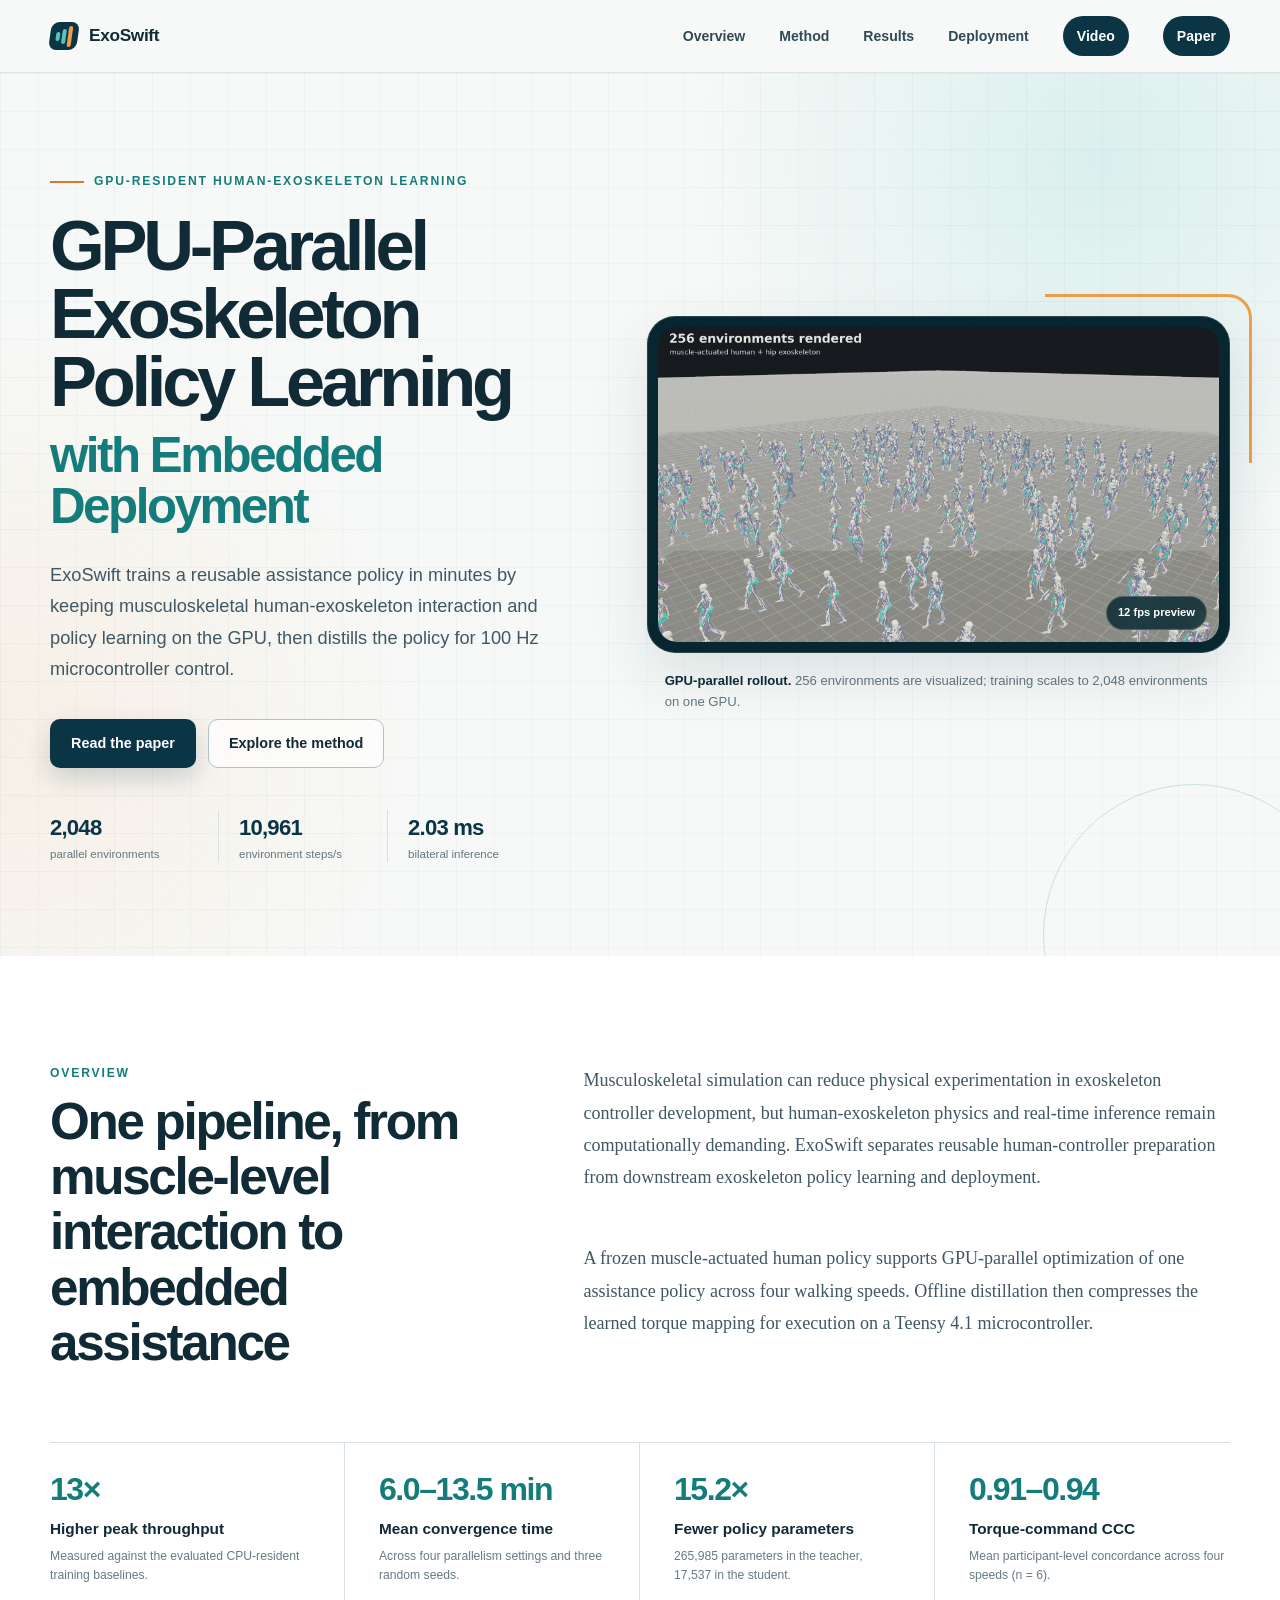
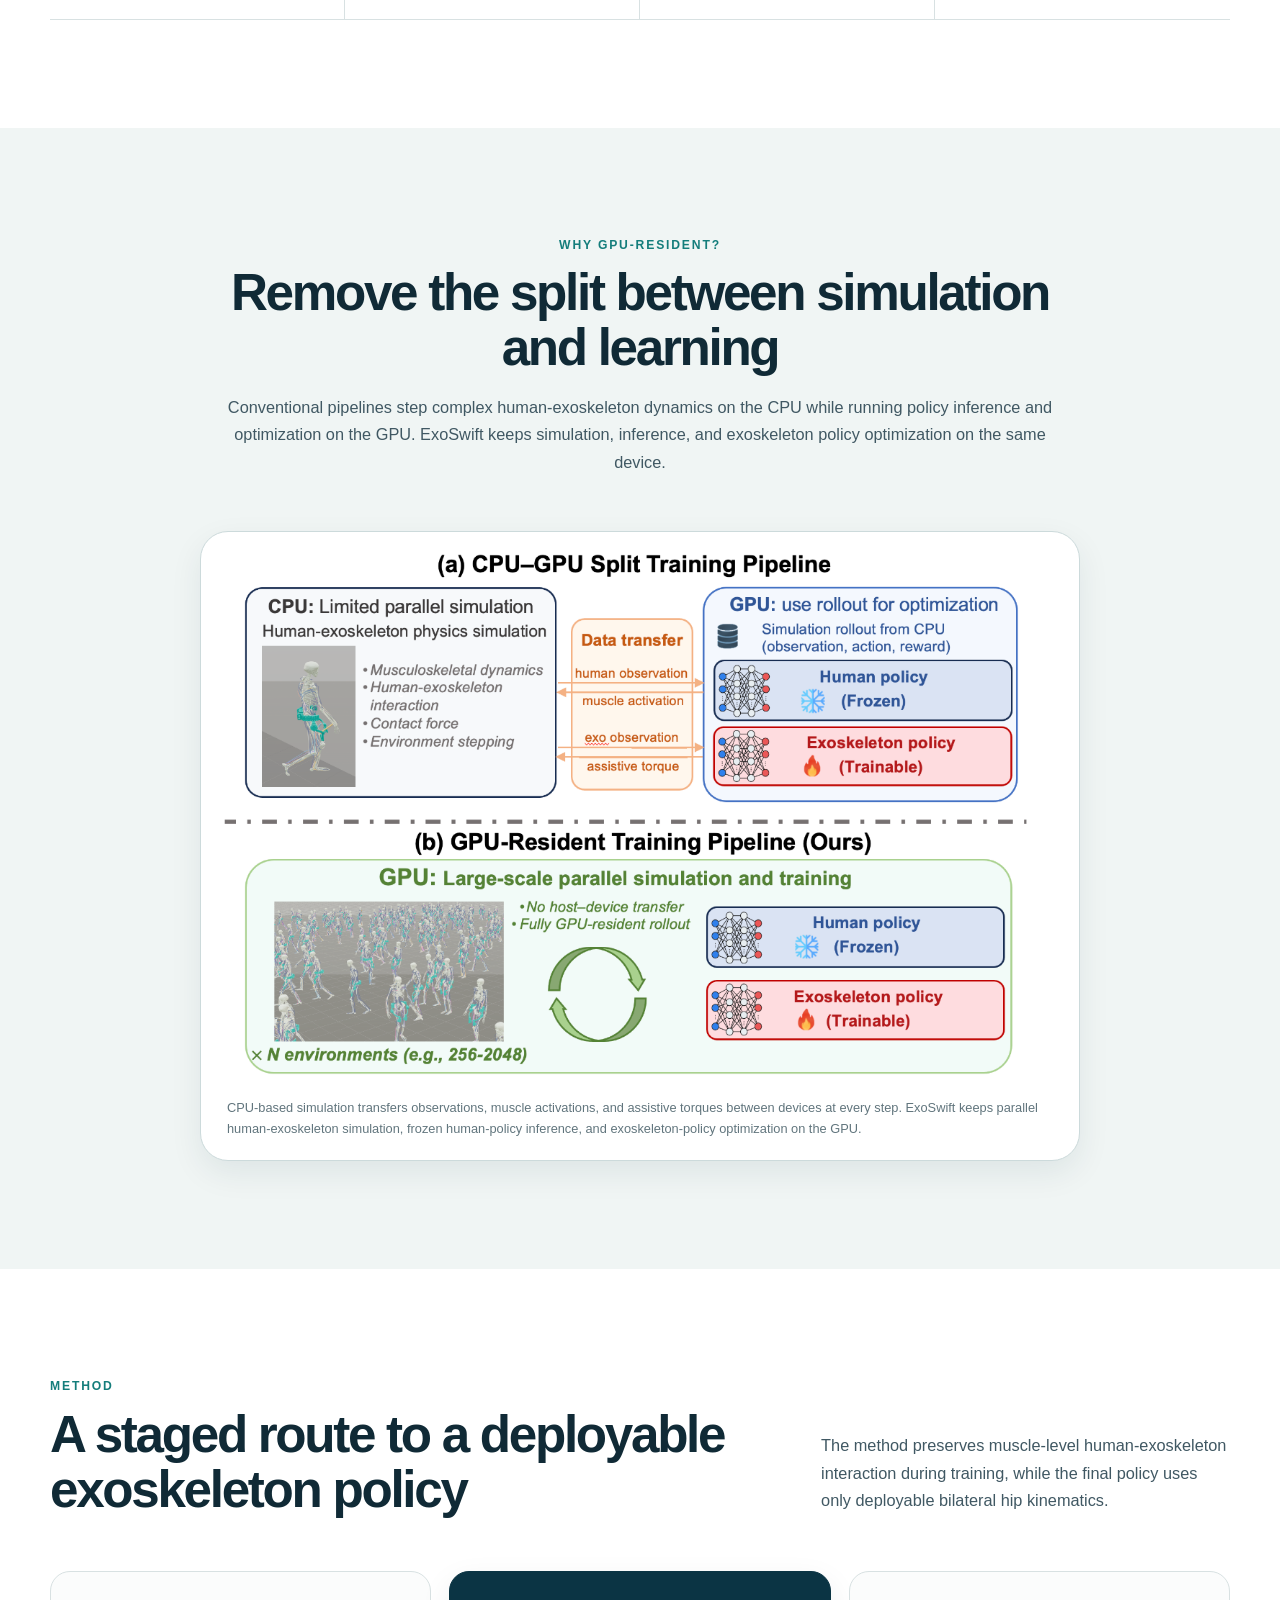
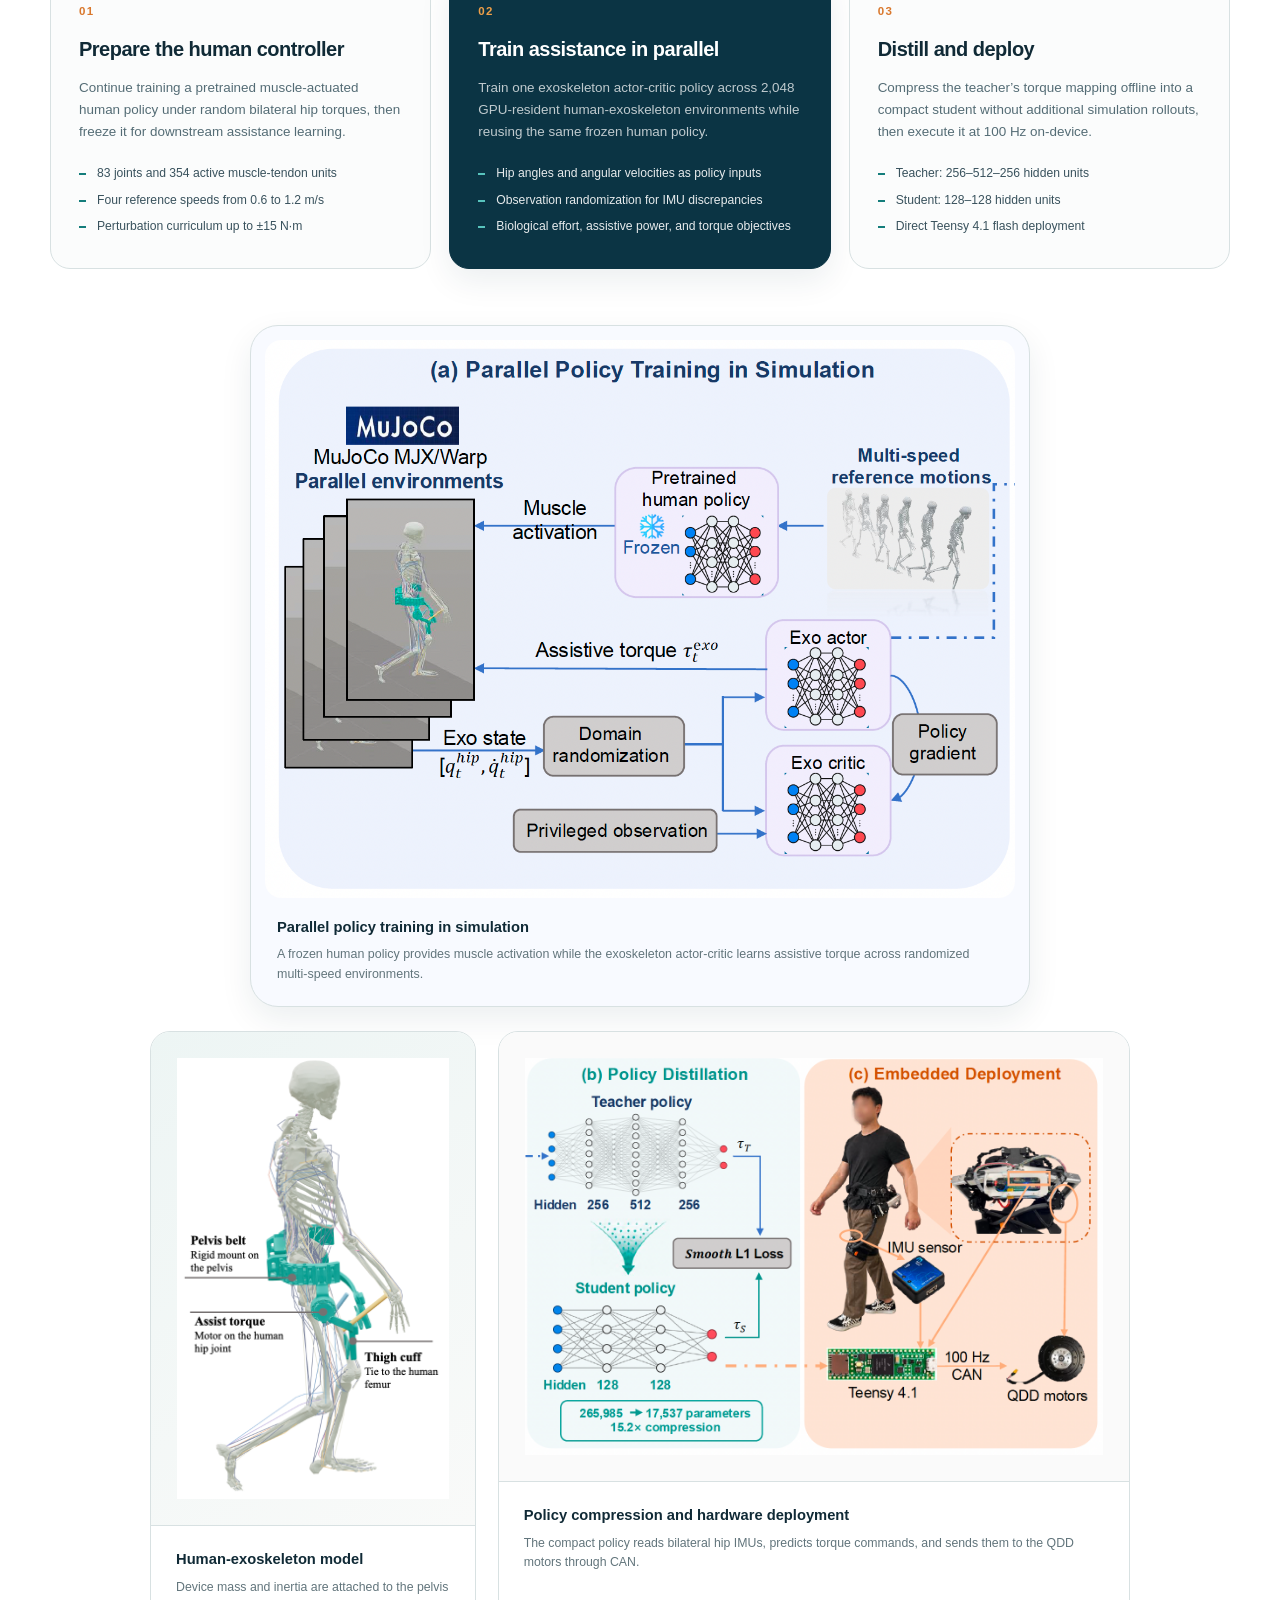
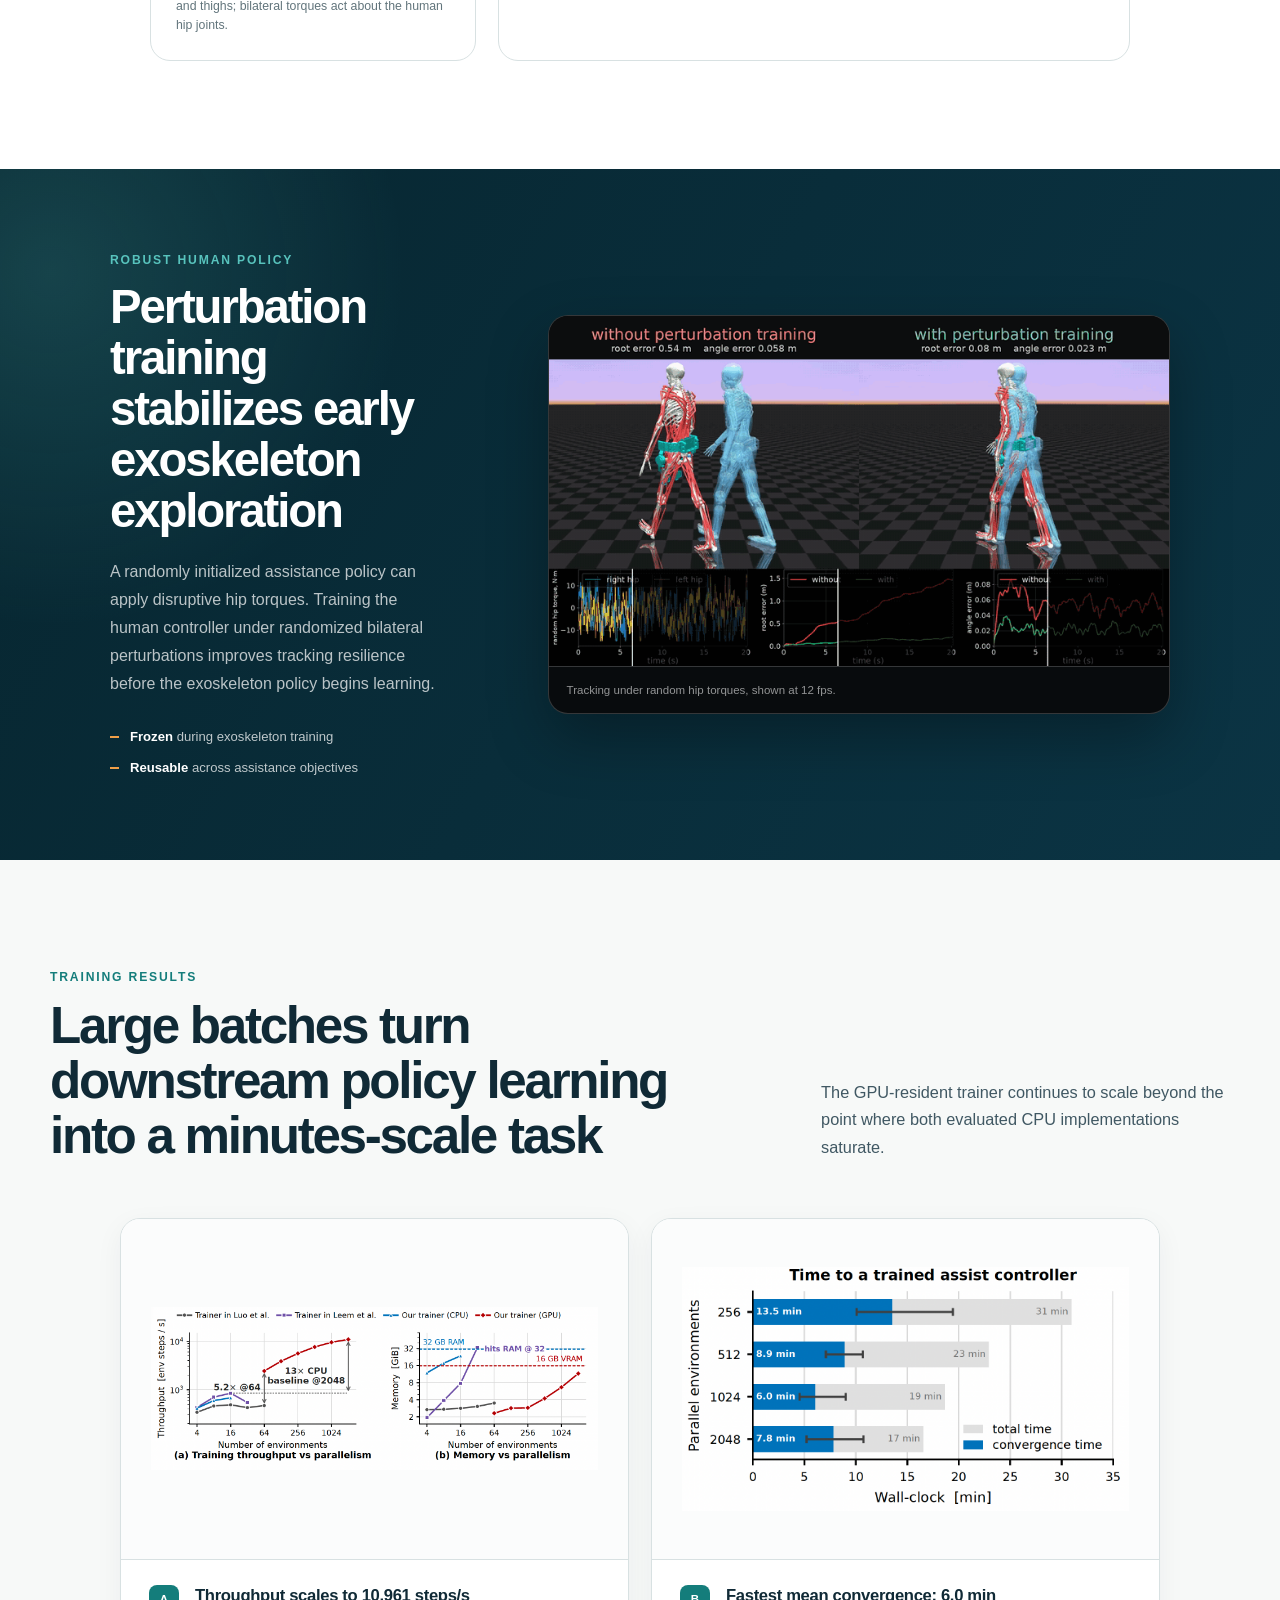
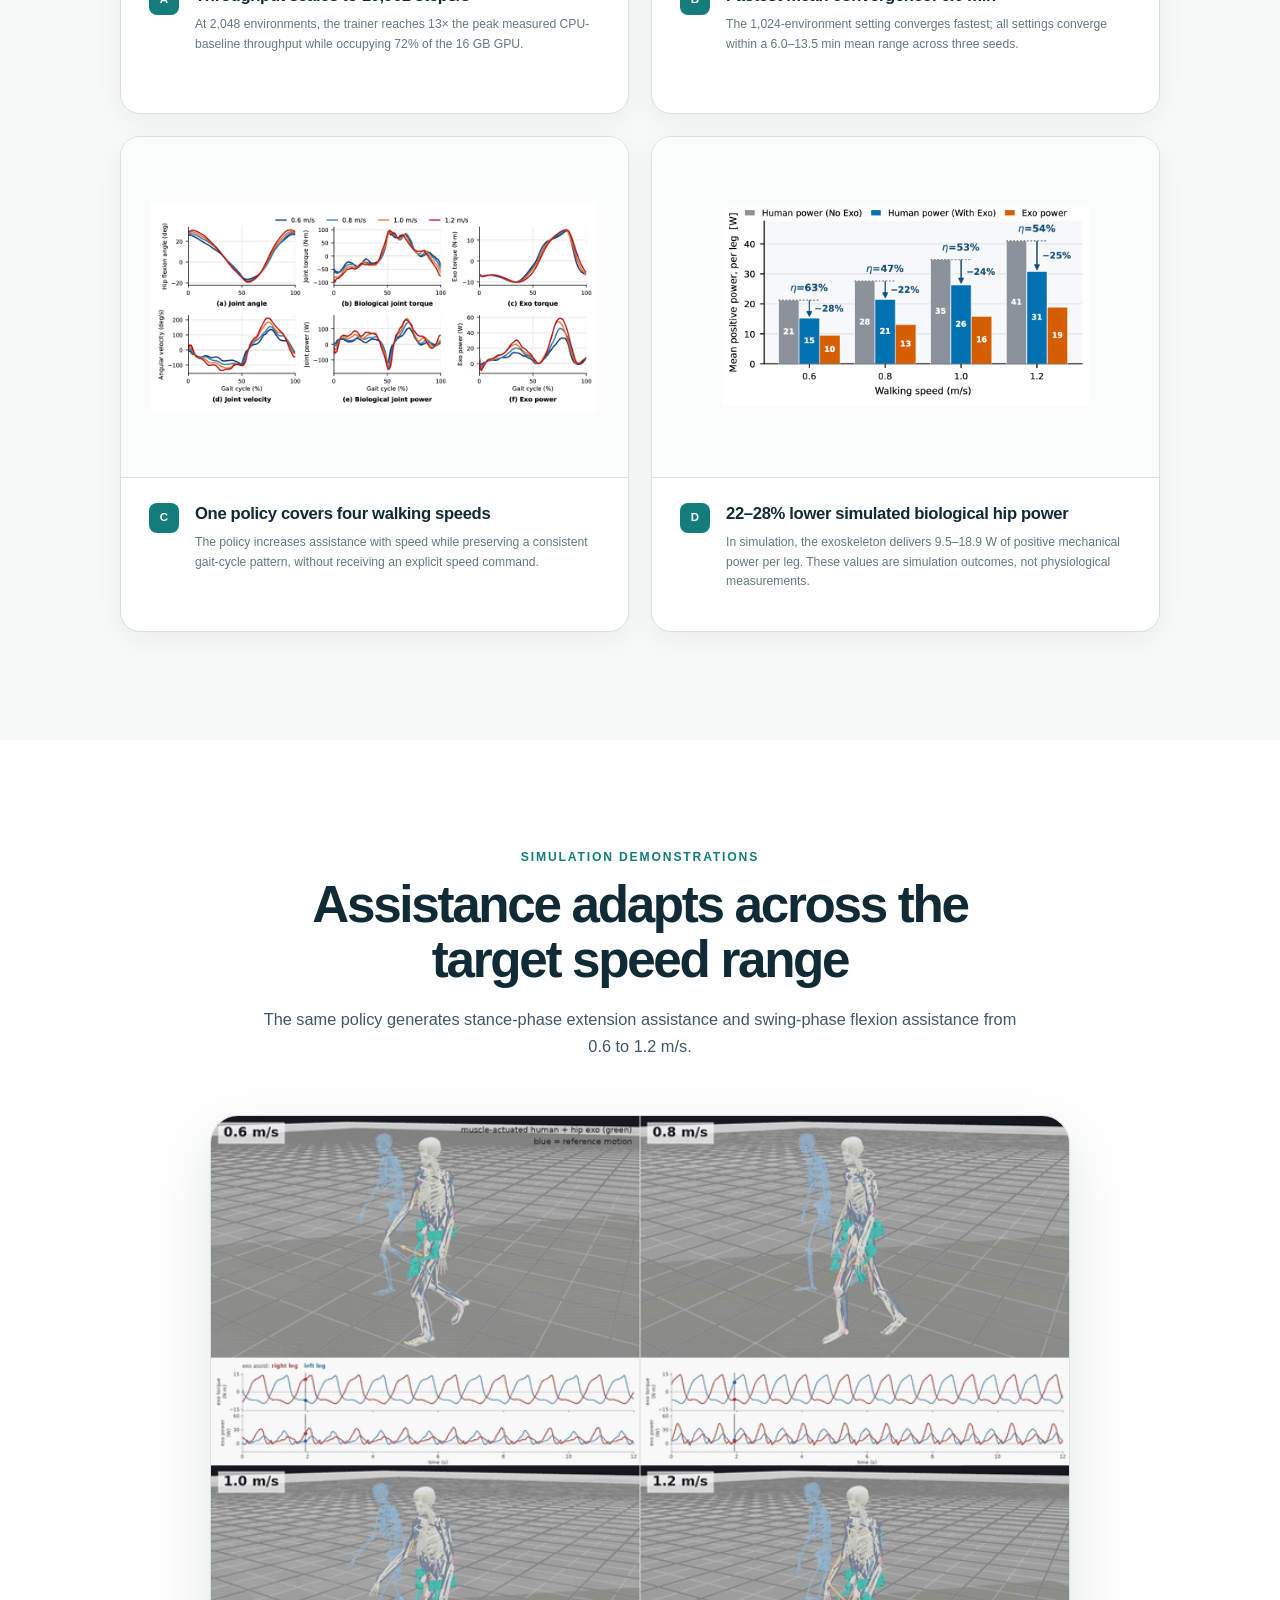
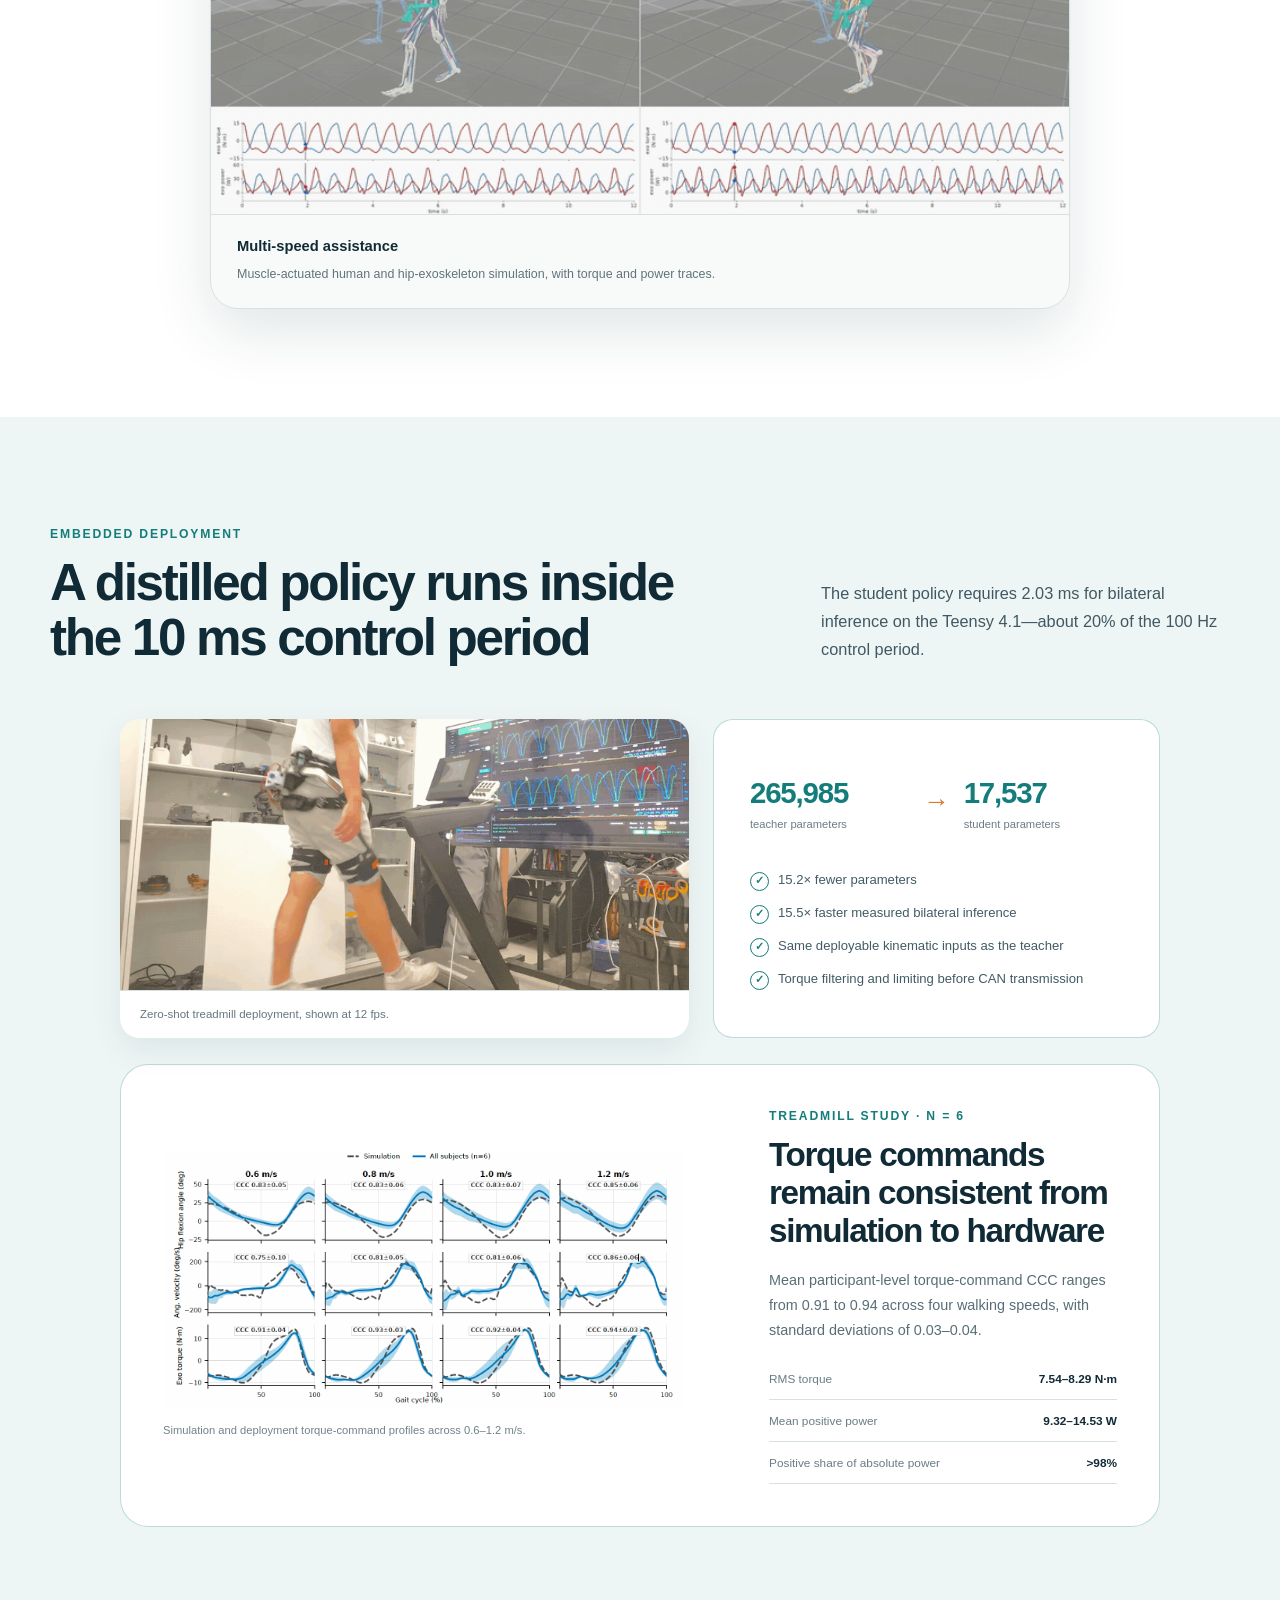
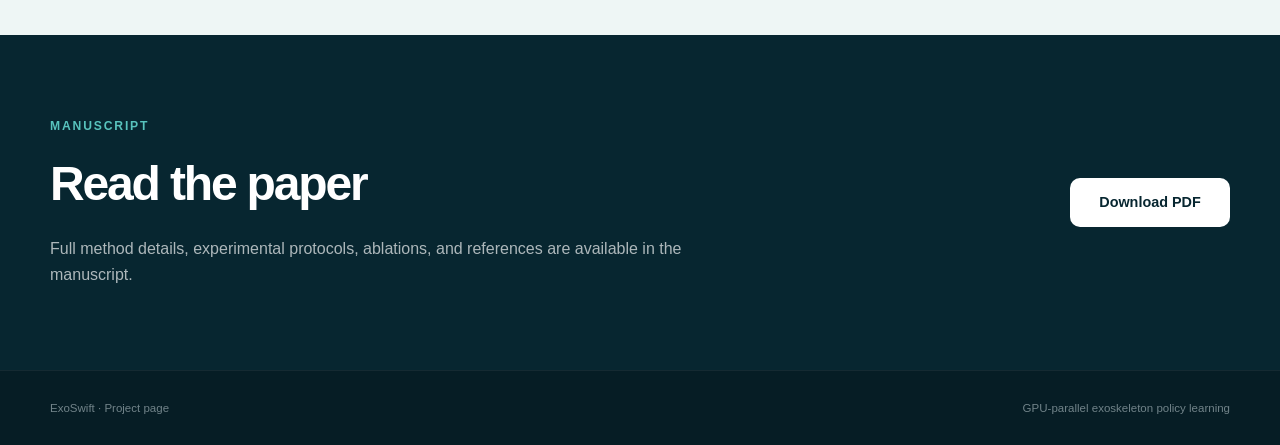
==== index.html @ 7689ef63 "Initial commit: ExoSwift project page Co-Authored-By: Claude Fable 5.1 <noreply@anthropic.com>" ====
<!doctype html>
<html lang="en">
  <head>
    <meta charset="utf-8" />
    <meta name="viewport" content="width=device-width, initial-scale=1" />
    <meta
      name="description"
      content="Project page for ExoSwift, a GPU-parallel exoskeleton policy learning and embedded deployment pipeline."
    />
    <meta name="robots" content="noindex, nofollow" />
    <meta name="theme-color" content="#0b3444" />
    <title>ExoSwift | Project Page</title>
    <link rel="icon" href="favicon.svg" type="image/svg+xml" />
    <link rel="stylesheet" href="styles.css" />
  </head>
  <body>
    <a class="skip-link" href="#main">Skip to content</a>

    <header class="site-header">
      <div class="nav-shell">
        <a class="brand" href="#top" aria-label="ExoSwift home">
          <span class="brand-mark" aria-hidden="true">
            <span></span><span></span><span></span>
          </span>
          <span>ExoSwift</span>
        </a>
        <nav class="site-nav" aria-label="Primary navigation">
          <a href="#overview">Overview</a>
          <a href="#method">Method</a>
          <a href="#results">Results</a>
          <a href="#deployment">Deployment</a>
          <a class="nav-paper" href="assets/video/exoswift-video.mp4" target="_blank" rel="noopener">Video</a>
          <a class="nav-paper" href="assets/paper/exoswift-paper.pdf">Paper</a>
        </nav>
      </div>
    </header>

    <main id="main">
      <section class="hero" id="top">
        <div class="hero-grid page-shell">
          <div class="hero-copy">
            <p class="eyebrow">GPU-resident human-exoskeleton learning</p>
            <h1>
              GPU-Parallel Exoskeleton Policy Learning
              <span>with Embedded Deployment</span>
            </h1>
            <p class="hero-lede">
              ExoSwift trains a reusable assistance policy in minutes by keeping
              musculoskeletal human-exoskeleton interaction and policy learning on the GPU,
              then distills the policy for 100 Hz microcontroller control.
            </p>
            <div class="hero-actions">
              <a class="button button-primary" href="assets/paper/exoswift-paper.pdf">
                Read the paper
              </a>
              <a class="button button-secondary" href="#method">Explore the method</a>
            </div>
            <ul class="hero-metrics" aria-label="Headline results">
              <li><strong>2,048</strong><span>parallel environments</span></li>
              <li><strong>10,961</strong><span>environment steps/s</span></li>
              <li><strong>2.03 ms</strong><span>bilateral inference</span></li>
            </ul>
          </div>

          <figure class="hero-media">
            <div class="media-frame media-frame-dark">
              <img
                src="assets/gifs/gpu-parallel.gif"
                alt="Hundreds of muscle-actuated human and hip-exoskeleton simulations running in parallel"
                width="900"
                height="506"
              />
              <span class="media-badge">12 fps preview</span>
            </div>
            <figcaption>
              <strong>GPU-parallel rollout.</strong> 256 environments are visualized; training
              scales to 2,048 environments on one GPU.
            </figcaption>
          </figure>
        </div>
      </section>

      <section class="section overview-section" id="overview">
        <div class="page-shell overview-grid">
          <div>
            <p class="section-kicker">Overview</p>
            <h2>One pipeline, from muscle-level interaction to embedded assistance</h2>
          </div>
          <div class="abstract-copy">
            <p>
              Musculoskeletal simulation can reduce physical experimentation in exoskeleton
              controller development, but human-exoskeleton physics and real-time inference
              remain computationally demanding. ExoSwift separates reusable human-controller
              preparation from downstream exoskeleton policy learning and deployment.
            </p>
            <p>
              A frozen muscle-actuated human policy supports GPU-parallel optimization of one
              assistance policy across four walking speeds. Offline distillation then compresses
              the learned torque mapping for execution on a Teensy 4.1 microcontroller.
            </p>
          </div>
        </div>

        <div class="page-shell metric-ribbon">
          <article>
            <span class="metric-value">13×</span>
            <h3>Higher peak throughput</h3>
            <p>Measured against the evaluated CPU-resident training baselines.</p>
          </article>
          <article>
            <span class="metric-value">6.0–13.5 min</span>
            <h3>Mean convergence time</h3>
            <p>Across four parallelism settings and three random seeds.</p>
          </article>
          <article>
            <span class="metric-value">15.2×</span>
            <h3>Fewer policy parameters</h3>
            <p>265,985 parameters in the teacher, 17,537 in the student.</p>
          </article>
          <article>
            <span class="metric-value">0.91–0.94</span>
            <h3>Torque-command CCC</h3>
            <p>Mean participant-level concordance across four speeds (n = 6).</p>
          </article>
        </div>
      </section>

      <section class="section contrast-section" aria-labelledby="pipeline-title">
        <div class="page-shell">
          <div class="section-heading centered-heading">
            <p class="section-kicker">Why GPU-resident?</p>
            <h2 id="pipeline-title">Remove the split between simulation and learning</h2>
            <p>
              Conventional pipelines step complex human-exoskeleton dynamics on the CPU while
              running policy inference and optimization on the GPU. ExoSwift keeps simulation,
              inference, and exoskeleton policy optimization on the same device.
            </p>
          </div>

          <figure class="pipeline-source-figure">
            <img
              src="assets/images/training-pipeline.png"
              alt="CPU–GPU split training pipeline compared with the GPU-resident ExoSwift training pipeline"
              width="1180"
              height="742"
              loading="lazy"
            />
            <figcaption>
              CPU-based simulation transfers observations, muscle activations, and assistive
              torques between devices at every step. ExoSwift keeps parallel human-exoskeleton
              simulation, frozen human-policy inference, and exoskeleton-policy optimization on
              the GPU.
            </figcaption>
          </figure>
        </div>
      </section>

      <section class="section method-section" id="method">
        <div class="page-shell">
          <div class="section-heading split-heading">
            <div>
              <p class="section-kicker">Method</p>
              <h2>A staged route to a deployable exoskeleton policy</h2>
            </div>
            <p>
              The method preserves muscle-level human-exoskeleton interaction during training,
              while the final policy uses only deployable bilateral hip kinematics.
            </p>
          </div>

          <div class="stage-grid">
            <article class="stage-card">
              <span class="stage-number">01</span>
              <h3>Prepare the human controller</h3>
              <p>
                Continue training a pretrained muscle-actuated human policy under random
                bilateral hip torques, then freeze it for downstream assistance learning.
              </p>
              <ul>
                <li>83 joints and 354 active muscle-tendon units</li>
                <li>Four reference speeds from 0.6 to 1.2 m/s</li>
                <li>Perturbation curriculum up to ±15 N·m</li>
              </ul>
            </article>

            <article class="stage-card featured-stage">
              <span class="stage-number">02</span>
              <h3>Train assistance in parallel</h3>
              <p>
                Train one exoskeleton actor-critic policy across 2,048 GPU-resident
                human-exoskeleton environments while reusing the same frozen human policy.
              </p>
              <ul>
                <li>Hip angles and angular velocities as policy inputs</li>
                <li>Observation randomization for IMU discrepancies</li>
                <li>Biological effort, assistive power, and torque objectives</li>
              </ul>
            </article>

            <article class="stage-card">
              <span class="stage-number">03</span>
              <h3>Distill and deploy</h3>
              <p>
                Compress the teacher’s torque mapping offline into a compact student without
                additional simulation rollouts, then execute it at 100 Hz on-device.
              </p>
              <ul>
                <li>Teacher: 256–512–256 hidden units</li>
                <li>Student: 128–128 hidden units</li>
                <li>Direct Teensy 4.1 flash deployment</li>
              </ul>
            </article>
          </div>

          <figure class="method-overview-figure">
            <img
              src="assets/images/parallel-policy-training.png"
              alt="Parallel exoskeleton policy training with a frozen pretrained human policy, domain randomization, and actor-critic learning"
              width="1240"
              height="922"
              loading="lazy"
            />
            <figcaption>
              <span>Parallel policy training in simulation</span>
              A frozen human policy provides muscle activation while the exoskeleton actor-critic
              learns assistive torque across randomized multi-speed environments.
            </figcaption>
          </figure>

          <div class="method-media-grid">
            <figure class="figure-card model-figure">
              <div class="figure-image soft-image">
                <img
                  src="assets/images/exoskeleton-model.png"
                  alt="Musculoskeletal human model wearing a bilateral hip exoskeleton"
                  width="552"
                  height="896"
                  loading="lazy"
                />
              </div>
              <figcaption>
                <span>Human-exoskeleton model</span>
                Device mass and inertia are attached to the pelvis and thighs; bilateral torques
                act about the human hip joints.
              </figcaption>
            </figure>

            <figure class="figure-card wide-figure">
              <div class="figure-image white-image">
                <img
                  src="assets/images/distillation-deployment.png"
                  alt="Teacher-to-student policy distillation followed by microcontroller deployment"
                  width="1324"
                  height="908"
                  loading="lazy"
                />
              </div>
              <figcaption>
                <span>Policy compression and hardware deployment</span>
                The compact policy reads bilateral hip IMUs, predicts torque commands, and sends
                them to the QDD motors through CAN.
              </figcaption>
            </figure>
          </div>
        </div>
      </section>

      <section class="section robustness-section">
        <div class="page-shell feature-row">
          <div class="feature-copy">
            <p class="section-kicker light-kicker">Robust human policy</p>
            <h2>Perturbation training stabilizes early exoskeleton exploration</h2>
            <p>
              A randomly initialized assistance policy can apply disruptive hip torques. Training
              the human controller under randomized bilateral perturbations improves tracking
              resilience before the exoskeleton policy begins learning.
            </p>
            <div class="feature-points">
              <span><strong>Frozen</strong> during exoskeleton training</span>
              <span><strong>Reusable</strong> across assistance objectives</span>
            </div>
          </div>
          <figure class="feature-media">
            <img
              src="assets/gifs/perturbation-robustness.gif"
              alt="Comparison of human motion tracking without and with perturbation training"
              width="760"
              height="428"
              loading="lazy"
            />
            <figcaption>Tracking under random hip torques, shown at 12 fps.</figcaption>
          </figure>
        </div>
      </section>

      <section class="section results-section" id="results">
        <div class="page-shell">
          <div class="section-heading split-heading">
            <div>
              <p class="section-kicker">Training results</p>
              <h2>Large batches turn downstream policy learning into a minutes-scale task</h2>
            </div>
            <p>
              The GPU-resident trainer continues to scale beyond the point where both evaluated
              CPU implementations saturate.
            </p>
          </div>

          <div class="results-grid">
            <figure class="result-card result-large">
              <div class="result-image">
                <img
                  src="assets/images/training-throughput.png"
                  alt="Training throughput and GPU memory use versus number of parallel environments"
                  width="1532"
                  height="558"
                  loading="lazy"
                />
              </div>
              <figcaption>
                <span class="result-index">A</span>
                <div>
                  <h3>Throughput scales to 10,961 steps/s</h3>
                  <p>
                    At 2,048 environments, the trainer reaches 13× the peak measured CPU-baseline
                    throughput while occupying 72% of the 16 GB GPU.
                  </p>
                </div>
              </figcaption>
            </figure>

            <figure class="result-card">
              <div class="result-image">
                <img
                  src="assets/images/convergence-time.png"
                  alt="Total training time and convergence time across four environment counts"
                  width="1254"
                  height="684"
                  loading="lazy"
                />
              </div>
              <figcaption>
                <span class="result-index">B</span>
                <div>
                  <h3>Fastest mean convergence: 6.0 min</h3>
                  <p>
                    The 1,024-environment setting converges fastest; all settings converge within
                    a 6.0–13.5 min mean range across three seeds.
                  </p>
                </div>
              </figcaption>
            </figure>

            <figure class="result-card">
              <div class="result-image">
                <img
                  src="assets/images/multi-speed-profiles.png"
                  alt="Joint kinematics, biological hip mechanics, and exoskeleton assistance across four walking speeds"
                  width="1066"
                  height="504"
                  loading="lazy"
                />
              </div>
              <figcaption>
                <span class="result-index">C</span>
                <div>
                  <h3>One policy covers four walking speeds</h3>
                  <p>
                    The policy increases assistance with speed while preserving a consistent
                    gait-cycle pattern, without receiving an explicit speed command.
                  </p>
                </div>
              </figcaption>
            </figure>

            <figure class="result-card">
              <div class="result-image compact-result-image">
                <img
                  src="assets/images/simulated-power.png"
                  alt="Simulated biological and exoskeleton positive power across four walking speeds"
                  width="1016"
                  height="552"
                  loading="lazy"
                />
              </div>
              <figcaption>
                <span class="result-index">D</span>
                <div>
                  <h3>22–28% lower simulated biological hip power</h3>
                  <p>
                    In simulation, the exoskeleton delivers 9.5–18.9 W of positive mechanical
                    power per leg. These values are simulation outcomes, not physiological
                    measurements.
                  </p>
                </div>
              </figcaption>
            </figure>
          </div>
        </div>
      </section>

      <section class="section demos-section" aria-labelledby="demos-title">
        <div class="page-shell">
          <div class="section-heading centered-heading narrow-heading">
            <p class="section-kicker">Simulation demonstrations</p>
            <h2 id="demos-title">Assistance adapts across the target speed range</h2>
            <p>
              The same policy generates stance-phase extension assistance and swing-phase flexion
              assistance from 0.6 to 1.2 m/s.
            </p>
          </div>
          <figure class="demo-wide">
            <img
              src="assets/gifs/four-speed-assistance.gif"
              alt="Four synchronized simulations showing exoskeleton assistance from 0.6 to 1.2 meters per second"
              width="760"
              height="618"
              loading="lazy"
            />
            <figcaption>
              <span>Multi-speed assistance</span>
              Muscle-actuated human and hip-exoskeleton simulation, with torque and power traces.
            </figcaption>
          </figure>
        </div>
      </section>

      <section class="section deployment-section" id="deployment">
        <div class="page-shell">
          <div class="section-heading split-heading">
            <div>
              <p class="section-kicker">Embedded deployment</p>
              <h2>A distilled policy runs inside the 10 ms control period</h2>
            </div>
            <p>
              The student policy requires 2.03 ms for bilateral inference on the Teensy 4.1—about
              20% of the 100 Hz control period.
            </p>
          </div>

          <div class="deployment-grid">
            <figure class="deployment-video">
              <img
                src="assets/gifs/treadmill-deployment.gif"
                alt="Participant walking on a treadmill while wearing the bilateral hip exoskeleton"
                width="760"
                height="362"
                loading="lazy"
              />
              <figcaption>Zero-shot treadmill deployment, shown at 12 fps.</figcaption>
            </figure>

            <div class="deployment-copy">
              <div class="distill-stats">
                <article><strong>265,985</strong><span>teacher parameters</span></article>
                <span class="distill-arrow" aria-hidden="true">→</span>
                <article><strong>17,537</strong><span>student parameters</span></article>
              </div>
              <ul class="check-list">
                <li>15.2× fewer parameters</li>
                <li>15.5× faster measured bilateral inference</li>
                <li>Same deployable kinematic inputs as the teacher</li>
                <li>Torque filtering and limiting before CAN transmission</li>
              </ul>
            </div>
          </div>

          <div class="deployment-evidence">
            <figure class="evidence-figure">
              <img
                src="assets/images/sim-to-real.png"
                alt="Comparison of simulated and experimentally measured torque commands across four walking speeds"
                width="1336"
                height="656"
                loading="lazy"
              />
              <figcaption>
                Simulation and deployment torque-command profiles across 0.6–1.2 m/s.
              </figcaption>
            </figure>
            <div class="evidence-copy">
              <p class="mini-label">Treadmill study · n = 6</p>
              <h3>Torque commands remain consistent from simulation to hardware</h3>
              <p>
                Mean participant-level torque-command CCC ranges from 0.91 to 0.94 across four
                walking speeds, with standard deviations of 0.03–0.04.
              </p>
              <dl class="evidence-metrics">
                <div><dt>RMS torque</dt><dd>7.54–8.29 N·m</dd></div>
                <div><dt>Mean positive power</dt><dd>9.32–14.53 W</dd></div>
                <div><dt>Positive share of absolute power</dt><dd>&gt;98%</dd></div>
              </dl>
            </div>
          </div>
        </div>
      </section>

      <section class="paper-section" id="paper">
        <div class="page-shell paper-card">
          <div>
            <p class="section-kicker light-kicker">Manuscript</p>
            <h2>Read the paper</h2>
            <p>
              Full method details, experimental protocols, ablations, and references are available
              in the manuscript.
            </p>
          </div>
          <a class="button button-light" href="assets/paper/exoswift-paper.pdf">
            Download PDF
          </a>
        </div>
      </section>
    </main>

    <footer class="site-footer">
      <div class="page-shell footer-row">
        <span>ExoSwift · Project page</span>
        <span>GPU-parallel exoskeleton policy learning</span>
      </div>
    </footer>
  </body>
</html>
---- styles.css ----
:root {
  --ink: #102a36;
  --ink-soft: #405863;
  --navy: #0b3444;
  --navy-deep: #072630;
  --teal: #147d7b;
  --teal-bright: #58c3bd;
  --teal-pale: #e9f6f3;
  --amber: #d9782d;
  --amber-bright: #ef9f48;
  --amber-pale: #fff3e8;
  --blue: #2d67b2;
  --blue-pale: #edf4fc;
  --paper: #f7f9f8;
  --white: #ffffff;
  --line: #d8e1e2;
  --line-dark: rgba(255, 255, 255, 0.18);
  --shadow: 0 22px 60px rgba(12, 47, 58, 0.12);
  --shadow-soft: 0 12px 32px rgba(12, 47, 58, 0.08);
  --radius-sm: 12px;
  --radius: 20px;
  --radius-lg: 28px;
  --max-width: 1180px;
}

* {
  box-sizing: border-box;
}

html {
  scroll-behavior: smooth;
  scroll-padding-top: 92px;
}

body {
  margin: 0;
  color: var(--ink);
  background: var(--paper);
  font-family: "Avenir Next", Avenir, "Segoe UI", Helvetica, Arial, sans-serif;
  line-height: 1.6;
  text-rendering: optimizeLegibility;
  -webkit-font-smoothing: antialiased;
}

img {
  display: block;
  max-width: 100%;
  height: auto;
}

a {
  color: inherit;
  text-decoration: none;
}

p,
h1,
h2,
h3,
figure,
dl,
dd {
  margin: 0;
}

ul {
  margin: 0;
  padding: 0;
}

.skip-link {
  position: fixed;
  z-index: 1000;
  top: 12px;
  left: 12px;
  padding: 10px 14px;
  color: var(--white);
  background: var(--navy-deep);
  border-radius: 8px;
  transform: translateY(-160%);
}

.skip-link:focus {
  transform: translateY(0);
}

.page-shell {
  width: min(calc(100% - 48px), var(--max-width));
  margin-inline: auto;
}

.section {
  padding: 108px 0;
}

.section-kicker,
.eyebrow,
.mini-label {
  color: var(--teal);
  font-size: 0.76rem;
  font-weight: 800;
  letter-spacing: 0.15em;
  text-transform: uppercase;
}

.section h2 {
  max-width: 850px;
  margin-top: 10px;
  font-size: clamp(2rem, 4vw, 3.25rem);
  font-weight: 650;
  letter-spacing: -0.045em;
  line-height: 1.08;
}

.site-header {
  position: sticky;
  z-index: 50;
  top: 0;
  border-bottom: 1px solid rgba(13, 56, 70, 0.1);
  background: rgba(247, 249, 248, 0.9);
  backdrop-filter: blur(18px);
}

.nav-shell {
  display: flex;
  width: min(calc(100% - 48px), var(--max-width));
  min-height: 72px;
  align-items: center;
  justify-content: space-between;
  margin-inline: auto;
  gap: 32px;
}

.brand {
  display: inline-flex;
  align-items: center;
  gap: 11px;
  font-size: 1.08rem;
  font-weight: 800;
  letter-spacing: -0.02em;
}

.brand-mark {
  display: flex;
  width: 28px;
  height: 28px;
  align-items: center;
  justify-content: center;
  gap: 2px;
  border-radius: 8px;
  background: var(--navy);
  transform: skewX(-8deg);
}

.brand-mark span {
  display: block;
  width: 4px;
  border-radius: 8px;
  background: var(--teal-bright);
}

.brand-mark span:nth-child(1) { height: 9px; }
.brand-mark span:nth-child(2) { height: 15px; }
.brand-mark span:nth-child(3) { height: 21px; background: var(--amber-bright); }

.site-nav {
  display: flex;
  align-items: center;
  gap: clamp(18px, 2.7vw, 34px);
  color: #304a55;
  font-size: 0.88rem;
  font-weight: 700;
}

.site-nav a {
  transition: color 160ms ease;
}

.site-nav a:hover,
.site-nav a:focus-visible {
  color: var(--teal);
}

.site-nav .nav-paper {
  padding: 9px 14px;
  color: var(--white);
  background: var(--navy);
  border-radius: 999px;
}

.site-nav .nav-paper:hover,
.site-nav .nav-paper:focus-visible {
  color: var(--white);
  background: var(--teal);
}

.hero {
  position: relative;
  overflow: hidden;
  padding: 92px 0 94px;
  background:
    linear-gradient(rgba(12, 70, 80, 0.035) 1px, transparent 1px),
    linear-gradient(90deg, rgba(12, 70, 80, 0.035) 1px, transparent 1px),
    radial-gradient(circle at 86% 10%, rgba(88, 195, 189, 0.18), transparent 31%),
    radial-gradient(circle at 0 75%, rgba(239, 159, 72, 0.11), transparent 30%),
    var(--paper);
  background-size: 38px 38px, 38px 38px, auto, auto, auto;
}

.hero::after {
  position: absolute;
  right: -65px;
  bottom: -130px;
  width: 300px;
  height: 300px;
  border: 1px solid rgba(20, 125, 123, 0.2);
  border-radius: 50%;
  content: "";
}

.hero-grid {
  display: grid;
  align-items: center;
  grid-template-columns: minmax(0, 0.93fr) minmax(460px, 1.07fr);
  gap: clamp(50px, 7vw, 92px);
}

.hero-copy {
  position: relative;
  z-index: 1;
}

.eyebrow {
  display: inline-flex;
  align-items: center;
  gap: 10px;
  margin-bottom: 20px;
}

.eyebrow::before {
  display: block;
  width: 34px;
  height: 2px;
  background: var(--amber);
  content: "";
}

.hero h1 {
  max-width: 720px;
  font-size: clamp(2.85rem, 5.5vw, 5.25rem);
  font-weight: 680;
  letter-spacing: -0.06em;
  line-height: 0.97;
}

.hero h1 span {
  display: block;
  margin-top: 12px;
  color: var(--teal);
  font-size: 0.7em;
  letter-spacing: -0.05em;
  line-height: 1.04;
}

.hero-lede {
  max-width: 670px;
  margin-top: 28px;
  color: var(--ink-soft);
  font-size: 1.14rem;
  line-height: 1.72;
}

.hero-actions {
  display: flex;
  flex-wrap: wrap;
  margin-top: 34px;
  gap: 12px;
}

.button {
  display: inline-flex;
  min-height: 48px;
  align-items: center;
  justify-content: center;
  padding: 12px 20px;
  border: 1px solid transparent;
  border-radius: 10px;
  font-size: 0.9rem;
  font-weight: 800;
  transition: transform 160ms ease, background 160ms ease, border-color 160ms ease;
}

.button:hover,
.button:focus-visible {
  transform: translateY(-2px);
}

.button-primary {
  color: var(--white);
  background: var(--navy);
  box-shadow: 0 10px 24px rgba(11, 52, 68, 0.18);
}

.button-primary:hover,
.button-primary:focus-visible {
  background: var(--teal);
}

.button-secondary {
  border-color: #afc3c7;
  background: rgba(255, 255, 255, 0.68);
}

.button-secondary:hover,
.button-secondary:focus-visible {
  border-color: var(--teal);
}

.hero-metrics {
  display: grid;
  margin-top: 42px;
  list-style: none;
  grid-template-columns: repeat(3, 1fr);
}

.hero-metrics li {
  display: flex;
  flex-direction: column;
  padding-right: 20px;
  border-right: 1px solid var(--line);
}

.hero-metrics li + li {
  padding-left: 20px;
}

.hero-metrics li:last-child {
  border-right: 0;
}

.hero-metrics strong {
  color: var(--navy);
  font-size: 1.38rem;
  letter-spacing: -0.035em;
}

.hero-metrics span {
  margin-top: 2px;
  color: #63777f;
  font-size: 0.72rem;
  line-height: 1.35;
}

.hero-media {
  position: relative;
}

.hero-media::before {
  position: absolute;
  z-index: 0;
  top: -22px;
  right: -22px;
  width: 35%;
  height: 42%;
  border-top: 3px solid var(--amber-bright);
  border-right: 3px solid var(--amber-bright);
  border-radius: 0 24px 0 0;
  content: "";
}

.media-frame {
  position: relative;
  z-index: 1;
  overflow: hidden;
  border: 1px solid rgba(255, 255, 255, 0.14);
  border-radius: var(--radius-lg);
  box-shadow: var(--shadow);
}

.media-frame img {
  width: 100%;
  height: auto;
}

.media-frame-dark {
  padding: 10px;
  background: var(--navy-deep);
}

.media-frame-dark img {
  border-radius: 19px;
}

.media-badge {
  position: absolute;
  right: 22px;
  bottom: 22px;
  padding: 7px 11px;
  color: var(--white);
  background: rgba(7, 38, 48, 0.82);
  border: 1px solid rgba(255, 255, 255, 0.2);
  border-radius: 999px;
  font-size: 0.7rem;
  font-weight: 800;
  backdrop-filter: blur(8px);
}

.hero-media figcaption {
  margin: 18px 18px 0;
  color: #63777f;
  font-size: 0.82rem;
  line-height: 1.55;
}

.hero-media figcaption strong {
  color: var(--ink);
}

.overview-section {
  background: var(--white);
}

.overview-grid {
  display: grid;
  grid-template-columns: minmax(280px, 0.8fr) minmax(0, 1.2fr);
  gap: clamp(52px, 8vw, 120px);
}

.abstract-copy {
  display: grid;
  color: var(--ink-soft);
  font-family: "Iowan Old Style", "Palatino Linotype", Palatino, Georgia, serif;
  font-size: 1.13rem;
  line-height: 1.78;
  gap: 18px;
}

.metric-ribbon {
  display: grid;
  margin-top: 72px;
  border-top: 1px solid var(--line);
  border-bottom: 1px solid var(--line);
  grid-template-columns: repeat(4, 1fr);
}

.metric-ribbon article {
  min-width: 0;
  padding: 30px clamp(18px, 2.7vw, 34px) 34px;
  border-right: 1px solid var(--line);
}

.metric-ribbon article:first-child {
  padding-left: 0;
}

.metric-ribbon article:last-child {
  padding-right: 0;
  border-right: 0;
}

.metric-value {
  display: block;
  color: var(--teal);
  font-size: clamp(1.65rem, 2.5vw, 2.35rem);
  font-weight: 750;
  letter-spacing: -0.045em;
  line-height: 1.05;
}

.metric-ribbon h3 {
  margin-top: 12px;
  font-size: 0.96rem;
  line-height: 1.3;
}

.metric-ribbon p {
  margin-top: 8px;
  color: #667b83;
  font-size: 0.76rem;
  line-height: 1.55;
}

.contrast-section {
  overflow: hidden;
  background: #f0f5f4;
}

.pipeline-source-figure {
  overflow: hidden;
  max-width: 880px;
  margin: 0 auto;
  padding: 14px;
  border: 1px solid #ccdadb;
  border-radius: var(--radius-lg);
  background: var(--white);
  box-shadow: var(--shadow-soft);
}

.pipeline-source-figure img {
  width: 100%;
  height: auto;
  border-radius: 16px;
}

.pipeline-source-figure figcaption {
  padding: 18px 12px 7px;
  color: #61757d;
  font-size: 0.8rem;
  line-height: 1.6;
}

.section-heading {
  margin-bottom: 54px;
}

.centered-heading {
  max-width: 850px;
  margin-right: auto;
  margin-left: auto;
  text-align: center;
}

.centered-heading > p:last-child,
.split-heading > p {
  margin-top: 18px;
  color: var(--ink-soft);
  font-size: 1.02rem;
  line-height: 1.7;
}

.pipeline-compare {
  display: grid;
  grid-template-columns: repeat(2, minmax(0, 1fr));
  gap: 24px;
}

.pipeline-card {
  position: relative;
  overflow: hidden;
  padding: 34px;
  border: 1px solid #ccdadb;
  border-radius: var(--radius-lg);
  background: rgba(255, 255, 255, 0.78);
  box-shadow: var(--shadow-soft);
}

.pipeline-card::after {
  position: absolute;
  right: -85px;
  bottom: -85px;
  width: 190px;
  height: 190px;
  border-radius: 50%;
  background: rgba(217, 120, 45, 0.07);
  content: "";
}

.resident-card {
  border-color: rgba(20, 125, 123, 0.4);
  background: linear-gradient(145deg, #ffffff, #eaf6f3);
}

.resident-card::after {
  background: rgba(88, 195, 189, 0.12);
}

.pipeline-card-header {
  display: flex;
  align-items: baseline;
  justify-content: space-between;
  gap: 20px;
}

.pipeline-card h3 {
  font-size: 1.35rem;
  letter-spacing: -0.03em;
}

.panel-label {
  color: var(--amber);
  font-size: 0.68rem;
  font-weight: 800;
  letter-spacing: 0.13em;
  text-transform: uppercase;
}

.resident-card .panel-label {
  color: var(--teal);
}

.split-diagram {
  display: grid;
  min-height: 210px;
  align-items: center;
  margin-top: 30px;
  grid-template-columns: 1fr 105px 1fr;
}

.compute-block {
  display: flex;
  min-height: 165px;
  flex-direction: column;
  align-items: center;
  justify-content: center;
  padding: 20px 14px;
  border: 1px solid #bdcdd0;
  border-radius: 18px;
  text-align: center;
}

.cpu-block {
  background: #f3f5f5;
}

.gpu-block {
  border-color: #9ab6d9;
  background: var(--blue-pale);
}

.chip-label {
  display: block;
  margin-bottom: 9px;
  color: var(--navy);
  font-size: 1.28rem;
  font-weight: 850;
  letter-spacing: -0.025em;
}

.gpu-block .chip-label {
  color: var(--blue);
}

.compute-block strong {
  font-size: 0.88rem;
  line-height: 1.35;
}

.compute-block small {
  margin-top: 9px;
  color: #6e8288;
  font-size: 0.68rem;
  line-height: 1.45;
}

.transfer-block {
  display: flex;
  flex-direction: column;
  align-items: center;
  color: var(--amber);
  font-size: 0.62rem;
  font-weight: 800;
  gap: 5px;
}

.transfer-block i {
  position: relative;
  display: block;
  width: 82px;
  height: 16px;
  border-top: 2px solid var(--amber-bright);
  border-bottom: 2px solid var(--amber-bright);
}

.transfer-block i::before,
.transfer-block i::after {
  position: absolute;
  border-top: 5px solid transparent;
  border-bottom: 5px solid transparent;
  content: "";
}

.transfer-block i::before {
  top: -6px;
  right: -1px;
  border-left: 8px solid var(--amber-bright);
}

.transfer-block i::after {
  bottom: -6px;
  left: -1px;
  border-right: 8px solid var(--amber-bright);
}

.resident-diagram {
  min-height: 210px;
  margin-top: 30px;
}

.resident-chip {
  position: relative;
  display: grid;
  min-height: 210px;
  align-items: center;
  padding: 22px;
  border: 2px solid var(--teal);
  border-radius: 22px;
  background:
    linear-gradient(rgba(20, 125, 123, 0.05) 1px, transparent 1px),
    linear-gradient(90deg, rgba(20, 125, 123, 0.05) 1px, transparent 1px),
    #f8fffd;
  background-size: 20px 20px;
  grid-template-columns: 1fr 50px 1fr;
}

.resident-chip > .chip-label {
  position: absolute;
  top: -17px;
  left: 50%;
  margin: 0;
  padding: 2px 14px;
  color: var(--teal);
  background: #f8fffd;
  transform: translateX(-50%);
}

.resident-module {
  display: flex;
  min-width: 0;
  align-items: center;
  gap: 12px;
}

.resident-module div {
  display: flex;
  min-width: 0;
  flex-direction: column;
}

.resident-module strong {
  font-size: 0.86rem;
  line-height: 1.25;
}

.resident-module small {
  margin-top: 5px;
  color: #617c7c;
  font-size: 0.67rem;
  line-height: 1.4;
}

.module-icon {
  position: relative;
  display: block;
  width: 48px;
  min-width: 48px;
  height: 48px;
  border-radius: 12px;
  background: var(--teal);
}

.module-grid {
  background:
    radial-gradient(circle, #fff 2px, transparent 3px) 0 0 / 12px 12px,
    var(--teal);
}

.module-network::before,
.module-network::after {
  position: absolute;
  top: 12px;
  width: 8px;
  height: 8px;
  border-radius: 50%;
  background: var(--white);
  box-shadow: 0 16px #fff;
  content: "";
}

.module-network::before { left: 10px; }
.module-network::after { right: 10px; }

.resident-link {
  position: relative;
  width: 36px;
  height: 2px;
  margin-inline: auto;
  background: var(--amber);
}

.resident-link::before,
.resident-link::after {
  position: absolute;
  top: -4px;
  border-top: 5px solid transparent;
  border-bottom: 5px solid transparent;
  content: "";
}

.resident-link::before {
  left: -2px;
  border-right: 7px solid var(--amber);
}

.resident-link::after {
  right: -2px;
  border-left: 7px solid var(--amber);
}

.pipeline-note {
  position: relative;
  z-index: 1;
  margin-top: 22px;
  color: #61757d;
  font-size: 0.78rem;
  line-height: 1.55;
}

.method-section {
  background: var(--white);
}

.split-heading {
  display: grid;
  align-items: end;
  grid-template-columns: minmax(0, 1.25fr) minmax(280px, 0.75fr);
  gap: clamp(42px, 7vw, 100px);
}

.split-heading > p {
  padding-bottom: 2px;
}

.stage-grid {
  display: grid;
  grid-template-columns: repeat(3, minmax(0, 1fr));
  gap: 18px;
}

.stage-card {
  position: relative;
  padding: 30px 28px 32px;
  border: 1px solid var(--line);
  border-radius: var(--radius);
  background: #fbfcfc;
}

.featured-stage {
  color: var(--white);
  border-color: var(--navy);
  background: var(--navy);
  box-shadow: var(--shadow-soft);
}

.stage-number {
  display: block;
  color: var(--amber);
  font-size: 0.72rem;
  font-weight: 900;
  letter-spacing: 0.12em;
}

.featured-stage .stage-number {
  color: var(--amber-bright);
}

.stage-card h3 {
  margin-top: 16px;
  font-size: 1.25rem;
  letter-spacing: -0.025em;
  line-height: 1.25;
}

.stage-card > p {
  margin-top: 15px;
  color: #546c75;
  font-size: 0.84rem;
  line-height: 1.65;
}

.featured-stage > p {
  color: rgba(255, 255, 255, 0.74);
}

.stage-card ul {
  display: grid;
  margin-top: 22px;
  color: #39525d;
  font-size: 0.76rem;
  list-style: none;
  gap: 9px;
}

.featured-stage ul {
  color: rgba(255, 255, 255, 0.9);
}

.stage-card li {
  position: relative;
  padding-left: 18px;
  line-height: 1.45;
}

.stage-card li::before {
  position: absolute;
  top: 0.65em;
  left: 0;
  width: 7px;
  height: 2px;
  background: var(--teal);
  content: "";
}

.featured-stage li::before {
  background: var(--teal-bright);
}

.method-overview-figure {
  overflow: hidden;
  max-width: 780px;
  margin: 56px auto 0;
  padding: 14px;
  border: 1px solid var(--line);
  border-radius: var(--radius-lg);
  background: #f8faff;
  box-shadow: var(--shadow-soft);
}

.method-overview-figure img {
  width: 100%;
  height: auto;
  border-radius: 16px;
}

.method-overview-figure figcaption {
  padding: 18px 12px 7px;
  color: #62757c;
  font-size: 0.78rem;
  line-height: 1.6;
}

.method-overview-figure figcaption span {
  display: block;
  margin-bottom: 6px;
  color: var(--ink);
  font-size: 0.92rem;
  font-weight: 800;
}

.method-media-grid {
  display: grid;
  align-items: stretch;
  max-width: 980px;
  margin: 24px auto 0;
  grid-template-columns: minmax(250px, 0.34fr) minmax(0, 0.66fr);
  gap: 22px;
}

.figure-card {
  overflow: hidden;
  border: 1px solid var(--line);
  border-radius: var(--radius);
  background: var(--white);
}

.figure-image {
  display: flex;
  min-height: 310px;
  align-items: center;
  justify-content: center;
  padding: 26px;
}

.soft-image {
  background: linear-gradient(145deg, #edf5f4, #f9faf9);
}

.soft-image img {
  width: auto;
  max-width: 100%;
  height: auto;
}

.white-image {
  background: #fafafa;
}

.white-image img {
  width: 100%;
  height: auto;
}

.figure-card figcaption {
  min-height: 118px;
  padding: 22px 25px 25px;
  color: #62757c;
  border-top: 1px solid var(--line);
  font-size: 0.77rem;
  line-height: 1.55;
}

.figure-card figcaption span,
.demo-wide figcaption span {
  display: block;
  margin-bottom: 7px;
  color: var(--ink);
  font-size: 0.92rem;
  font-weight: 800;
}

.robustness-section {
  padding: 82px 0;
  color: var(--white);
  background:
    radial-gradient(circle at 4% 15%, rgba(88, 195, 189, 0.18), transparent 26%),
    linear-gradient(120deg, var(--navy-deep), var(--navy));
}

.feature-row {
  display: grid;
  align-items: center;
  max-width: 1060px;
  margin: 0 auto;
  grid-template-columns: minmax(280px, 0.7fr) minmax(520px, 1.3fr);
  gap: clamp(50px, 8vw, 105px);
}

.light-kicker {
  color: var(--teal-bright);
}

.feature-copy h2 {
  max-width: 470px;
  font-size: clamp(2rem, 3.7vw, 3.15rem);
}

.feature-copy > p:not(.section-kicker) {
  max-width: 490px;
  margin-top: 22px;
  color: rgba(255, 255, 255, 0.72);
  line-height: 1.75;
}

.feature-points {
  display: grid;
  margin-top: 28px;
  gap: 10px;
}

.feature-points span {
  position: relative;
  padding-left: 20px;
  color: rgba(255, 255, 255, 0.74);
  font-size: 0.82rem;
}

.feature-points span::before {
  position: absolute;
  top: 0.72em;
  left: 0;
  width: 9px;
  height: 2px;
  background: var(--amber-bright);
  content: "";
}

.feature-points strong {
  color: var(--white);
}

.feature-media {
  overflow: hidden;
  border: 1px solid var(--line-dark);
  border-radius: var(--radius);
  background: #080b0d;
  box-shadow: 0 24px 60px rgba(0, 0, 0, 0.3);
}

.feature-media img {
  width: 100%;
}

.feature-media figcaption {
  padding: 14px 18px;
  color: rgba(255, 255, 255, 0.56);
  border-top: 1px solid var(--line-dark);
  font-size: 0.72rem;
}

.results-section {
  background: var(--paper);
}

.results-grid {
  display: grid;
  max-width: 1040px;
  margin: 0 auto;
  grid-template-columns: repeat(2, minmax(0, 1fr));
  gap: 22px;
}

.result-card {
  overflow: hidden;
  border: 1px solid var(--line);
  border-radius: var(--radius);
  background: var(--white);
  box-shadow: 0 8px 28px rgba(12, 47, 58, 0.05);
}

.result-image {
  display: flex;
  min-height: 340px;
  align-items: center;
  justify-content: center;
  padding: 30px;
  background: #fbfcfc;
}

.result-image img {
  width: 100%;
  height: auto;
}

.compact-result-image img {
  max-width: 82%;
}

.result-card figcaption {
  display: grid;
  min-height: 154px;
  padding: 25px 28px 28px;
  border-top: 1px solid var(--line);
  grid-template-columns: 32px 1fr;
  gap: 14px;
}

.result-index {
  display: flex;
  width: 30px;
  height: 30px;
  align-items: center;
  justify-content: center;
  color: var(--white);
  border-radius: 8px;
  background: var(--teal);
  font-size: 0.72rem;
  font-weight: 900;
}

.result-card h3 {
  font-size: 1.04rem;
  letter-spacing: -0.02em;
  line-height: 1.35;
}

.result-card figcaption p {
  margin-top: 8px;
  color: #657980;
  font-size: 0.76rem;
  line-height: 1.6;
}

.demos-section {
  background: var(--white);
}

.narrow-heading {
  max-width: 760px;
}

.demo-wide {
  overflow: hidden;
  max-width: 860px;
  margin: 0 auto;
  border: 1px solid var(--line);
  border-radius: var(--radius-lg);
  background: #f8faf9;
  box-shadow: var(--shadow);
}

.demo-wide img {
  width: 100%;
}

.demo-wide figcaption {
  padding: 20px 26px 23px;
  color: #60747b;
  border-top: 1px solid var(--line);
  font-size: 0.78rem;
}

.deployment-section {
  background: #eef6f5;
}

.deployment-grid {
  display: grid;
  align-items: stretch;
  max-width: 1040px;
  margin: 0 auto;
  grid-template-columns: minmax(0, 1.12fr) minmax(300px, 0.88fr);
  gap: 24px;
}

.deployment-video {
  overflow: hidden;
  border-radius: var(--radius);
  background: var(--white);
  box-shadow: var(--shadow-soft);
}

.deployment-video img {
  width: 100%;
}

.deployment-video figcaption {
  padding: 14px 20px;
  color: #63777e;
  border-top: 1px solid var(--line);
  font-size: 0.72rem;
}

.deployment-copy {
  display: flex;
  flex-direction: column;
  justify-content: center;
  padding: 36px;
  border: 1px solid rgba(20, 125, 123, 0.28);
  border-radius: var(--radius);
  background: var(--white);
}

.distill-stats {
  display: grid;
  align-items: center;
  grid-template-columns: 1fr auto 1fr;
  gap: 14px;
}

.distill-stats article {
  display: flex;
  flex-direction: column;
}

.distill-stats strong {
  color: var(--teal);
  font-size: clamp(1.45rem, 2.3vw, 2rem);
  letter-spacing: -0.04em;
}

.distill-stats span:not(.distill-arrow) {
  color: #697d84;
  font-size: 0.7rem;
}

.distill-arrow {
  color: var(--amber);
  font-size: 1.65rem;
}

.check-list {
  display: grid;
  margin-top: 36px;
  color: #425b64;
  list-style: none;
  gap: 14px;
}

.check-list li {
  position: relative;
  padding-left: 28px;
  font-size: 0.82rem;
  line-height: 1.45;
}

.check-list li::before {
  position: absolute;
  top: 0.15em;
  left: 0;
  width: 17px;
  height: 17px;
  border: 1px solid var(--teal);
  border-radius: 50%;
  color: var(--teal);
  content: "✓";
  font-size: 0.68rem;
  font-weight: 900;
  line-height: 15px;
  text-align: center;
}

.deployment-evidence {
  display: grid;
  align-items: center;
  max-width: 1040px;
  margin: 26px auto 0;
  padding: 42px;
  border: 1px solid rgba(20, 125, 123, 0.28);
  border-radius: var(--radius-lg);
  background: var(--white);
  grid-template-columns: minmax(0, 1.2fr) minmax(300px, 0.8fr);
  gap: clamp(44px, 7vw, 84px);
}

.evidence-figure img {
  width: 100%;
}

.evidence-figure figcaption {
  margin-top: 14px;
  color: #718389;
  font-size: 0.7rem;
}

.evidence-copy h3 {
  margin-top: 10px;
  font-size: clamp(1.55rem, 2.6vw, 2.25rem);
  letter-spacing: -0.04em;
  line-height: 1.14;
}

.evidence-copy > p:not(.mini-label) {
  margin-top: 18px;
  color: #586e76;
  font-size: 0.9rem;
  line-height: 1.72;
}

.evidence-metrics {
  display: grid;
  margin-top: 28px;
  gap: 12px;
}

.evidence-metrics div {
  display: flex;
  justify-content: space-between;
  gap: 20px;
  padding-bottom: 10px;
  border-bottom: 1px solid var(--line);
  font-size: 0.74rem;
}

.evidence-metrics dt {
  color: #697d84;
}

.evidence-metrics dd {
  color: var(--ink);
  font-weight: 800;
  text-align: right;
}

.paper-section {
  padding: 82px 0;
  color: var(--white);
  background: var(--navy-deep);
}

.paper-card {
  display: flex;
  align-items: center;
  justify-content: space-between;
  gap: 48px;
}

.paper-card h2 {
  margin-top: 9px;
  font-size: clamp(2rem, 4vw, 3rem);
  letter-spacing: -0.045em;
}

.paper-card p:not(.section-kicker) {
  max-width: 670px;
  margin-top: 14px;
  color: rgba(255, 255, 255, 0.67);
}

.button-light {
  min-width: 160px;
  color: var(--navy-deep);
  background: var(--white);
}

.button-light:hover,
.button-light:focus-visible {
  background: var(--teal-bright);
}

.site-footer {
  padding: 28px 0;
  color: #718389;
  background: #061d25;
  border-top: 1px solid rgba(255, 255, 255, 0.06);
  font-size: 0.72rem;
}

.footer-row {
  display: flex;
  justify-content: space-between;
  gap: 24px;
}

@media (max-width: 1040px) {
  .hero-grid {
    grid-template-columns: 1fr;
  }

  .hero-copy {
    max-width: 820px;
  }

  .hero-media {
    max-width: 820px;
  }

  .pipeline-compare {
    grid-template-columns: 1fr;
  }

  .split-diagram,
  .resident-diagram {
    max-width: 650px;
    margin-right: auto;
    margin-left: auto;
  }

  .feature-row {
    grid-template-columns: 1fr;
  }

  .feature-copy {
    max-width: 760px;
  }

  .feature-copy h2,
  .feature-copy > p:not(.section-kicker) {
    max-width: 720px;
  }
}

@media (max-width: 820px) {
  .section {
    padding: 82px 0;
  }

  .site-nav {
    gap: 15px;
  }

  .site-nav a:not(.nav-paper) {
    display: none;
  }

  .overview-grid,
  .split-heading,
  .deployment-grid,
  .deployment-evidence {
    grid-template-columns: 1fr;
  }

  .metric-ribbon {
    grid-template-columns: repeat(2, 1fr);
  }

  .metric-ribbon article {
    border-bottom: 1px solid var(--line);
  }

  .metric-ribbon article:nth-child(2) {
    border-right: 0;
  }

  .metric-ribbon article:nth-child(3),
  .metric-ribbon article:nth-child(4) {
    border-bottom: 0;
  }

  .metric-ribbon article:first-child,
  .metric-ribbon article:nth-child(3) {
    padding-left: 0;
  }

  .metric-ribbon article:nth-child(2),
  .metric-ribbon article:last-child {
    padding-right: 0;
  }

  .stage-grid,
  .results-grid {
    grid-template-columns: 1fr;
  }

  .method-media-grid {
    grid-template-columns: 1fr;
  }

  .model-figure .figure-image {
    min-height: 390px;
  }

  .paper-card {
    align-items: flex-start;
    flex-direction: column;
  }
}

@media (max-width: 620px) {
  .page-shell,
  .nav-shell {
    width: min(calc(100% - 30px), var(--max-width));
  }

  .section {
    padding: 68px 0;
  }

  .nav-shell {
    min-height: 64px;
  }

  .site-nav {
    font-size: 0.78rem;
  }

  .hero {
    padding: 66px 0 74px;
  }

  .hero-grid {
    gap: 52px;
  }

  .hero h1 {
    font-size: clamp(2.55rem, 13vw, 4rem);
  }

  .hero-lede {
    font-size: 1rem;
  }

  .hero-actions {
    align-items: stretch;
    flex-direction: column;
  }

  .button {
    width: 100%;
  }

  .hero-metrics {
    grid-template-columns: 1fr;
    gap: 16px;
  }

  .hero-metrics li,
  .hero-metrics li + li {
    padding: 0 0 16px;
    border-right: 0;
    border-bottom: 1px solid var(--line);
  }

  .hero-metrics li:last-child {
    padding-bottom: 0;
    border-bottom: 0;
  }

  .hero-media::before {
    display: none;
  }

  .media-frame,
  .demo-wide,
  .deployment-evidence {
    border-radius: var(--radius);
  }

  .overview-grid {
    gap: 30px;
  }

  .metric-ribbon {
    grid-template-columns: 1fr;
  }

  .metric-ribbon article,
  .metric-ribbon article:first-child,
  .metric-ribbon article:nth-child(2),
  .metric-ribbon article:nth-child(3),
  .metric-ribbon article:last-child {
    padding: 25px 0;
    border-right: 0;
    border-bottom: 1px solid var(--line);
  }

  .metric-ribbon article:last-child {
    border-bottom: 0;
  }

  .pipeline-card {
    padding: 26px 20px;
  }

  .pipeline-card-header {
    align-items: flex-start;
    flex-direction: column-reverse;
    gap: 5px;
  }

  .split-diagram {
    grid-template-columns: 1fr;
    gap: 16px;
  }

  .compute-block {
    min-height: 140px;
  }

  .transfer-block i {
    width: 70px;
    transform: rotate(90deg);
  }

  .resident-chip {
    padding: 35px 20px 24px;
    grid-template-columns: 1fr;
    gap: 18px;
  }

  .resident-link {
    transform: rotate(90deg);
  }

  .stage-card {
    padding: 26px 23px 28px;
  }

  .figure-image {
    min-height: auto;
    padding: 18px;
  }

  .model-figure .figure-image {
    min-height: 330px;
  }

  .feature-row {
    gap: 42px;
  }

  .result-image {
    min-height: 260px;
    padding: 18px;
  }

  .result-card figcaption {
    padding: 22px 20px 24px;
  }

  .deployment-copy,
  .deployment-evidence {
    padding: 25px 20px;
  }

  .distill-stats {
    align-items: flex-start;
    grid-template-columns: 1fr;
  }

  .distill-arrow {
    transform: rotate(90deg);
  }

  .evidence-metrics div {
    align-items: flex-start;
    flex-direction: column;
    gap: 2px;
  }

  .evidence-metrics dd {
    text-align: left;
  }

  .footer-row {
    flex-direction: column;
    gap: 5px;
  }
}

@media (prefers-reduced-motion: reduce) {
  html {
    scroll-behavior: auto;
  }

  .button,
  .site-nav a {
    transition: none;
  }
}

@media print {
  .site-header,
  .hero-actions,
  .paper-section,
  .site-footer {
    display: none;
  }

  .section,
  .hero {
    padding: 36px 0;
  }

  .pipeline-card,
  .result-card,
  .figure-card,
  .deployment-evidence {
    break-inside: avoid;
    box-shadow: none;
  }
}
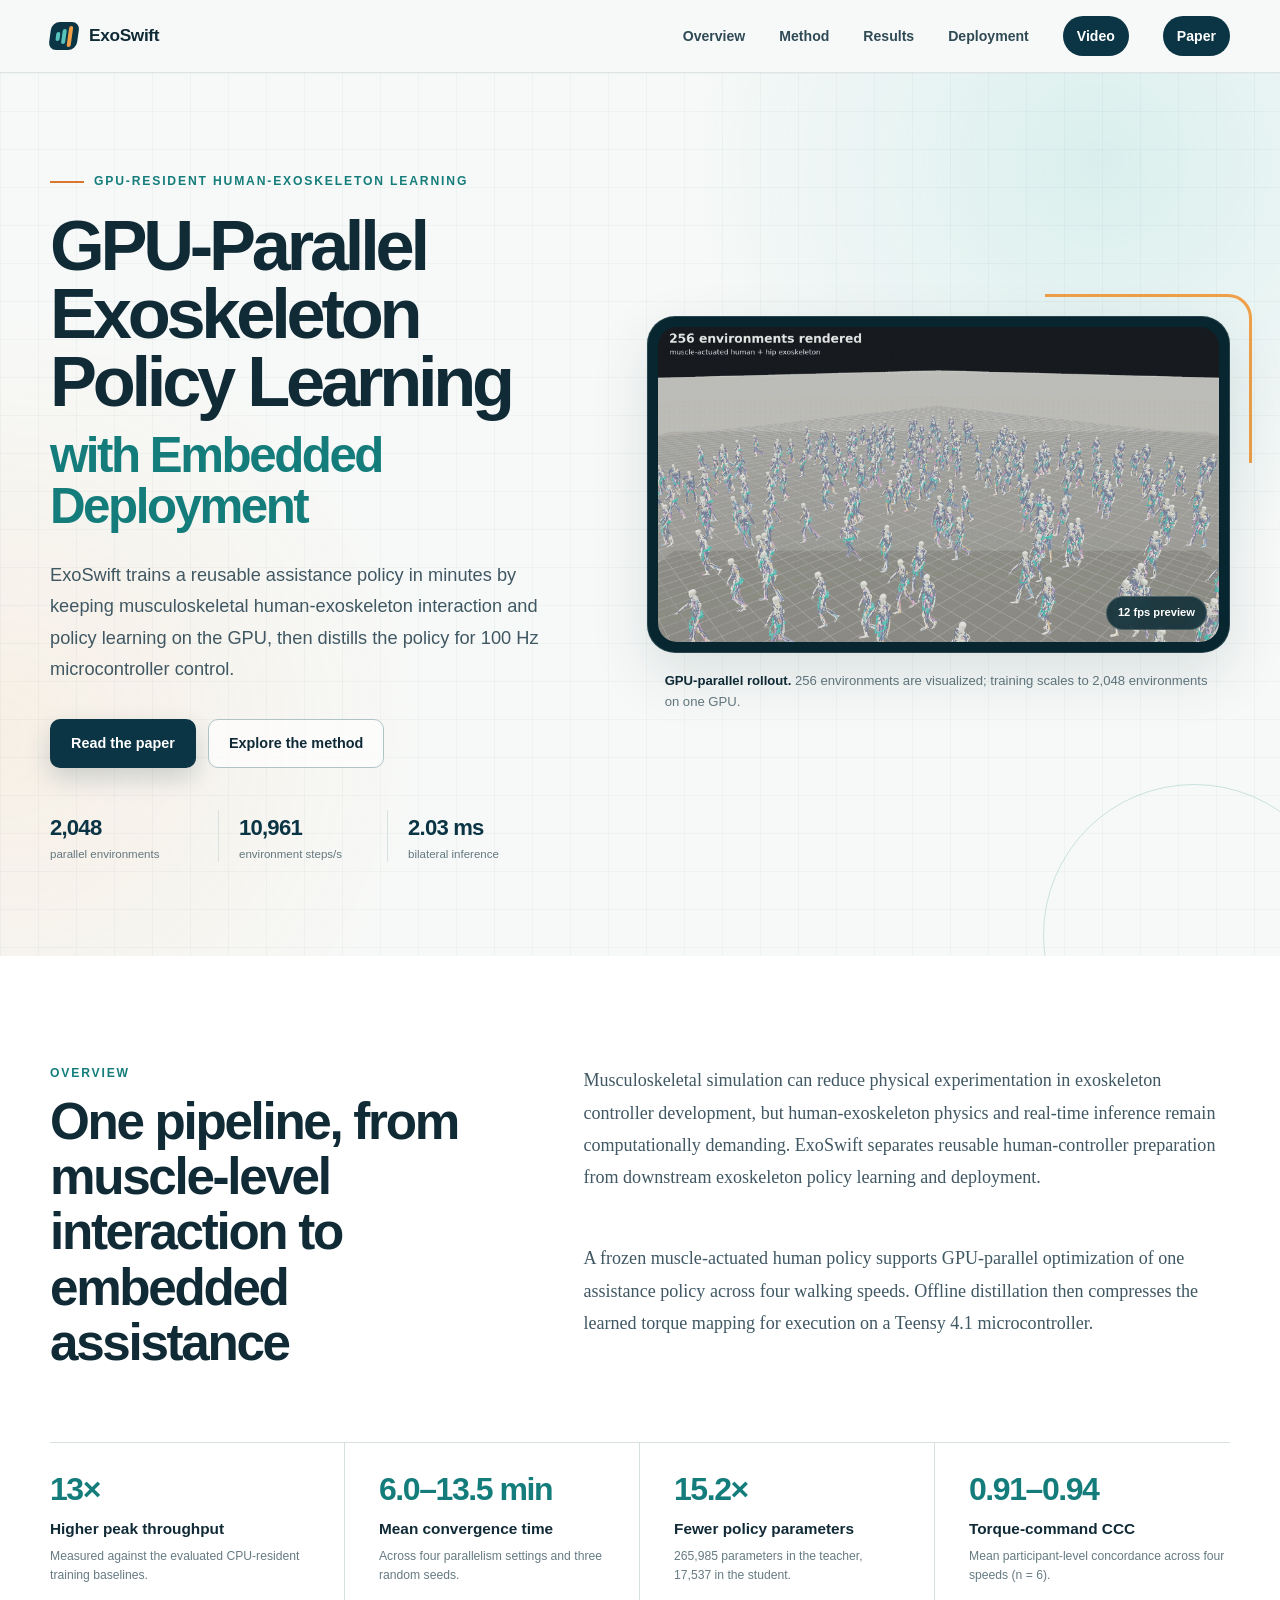
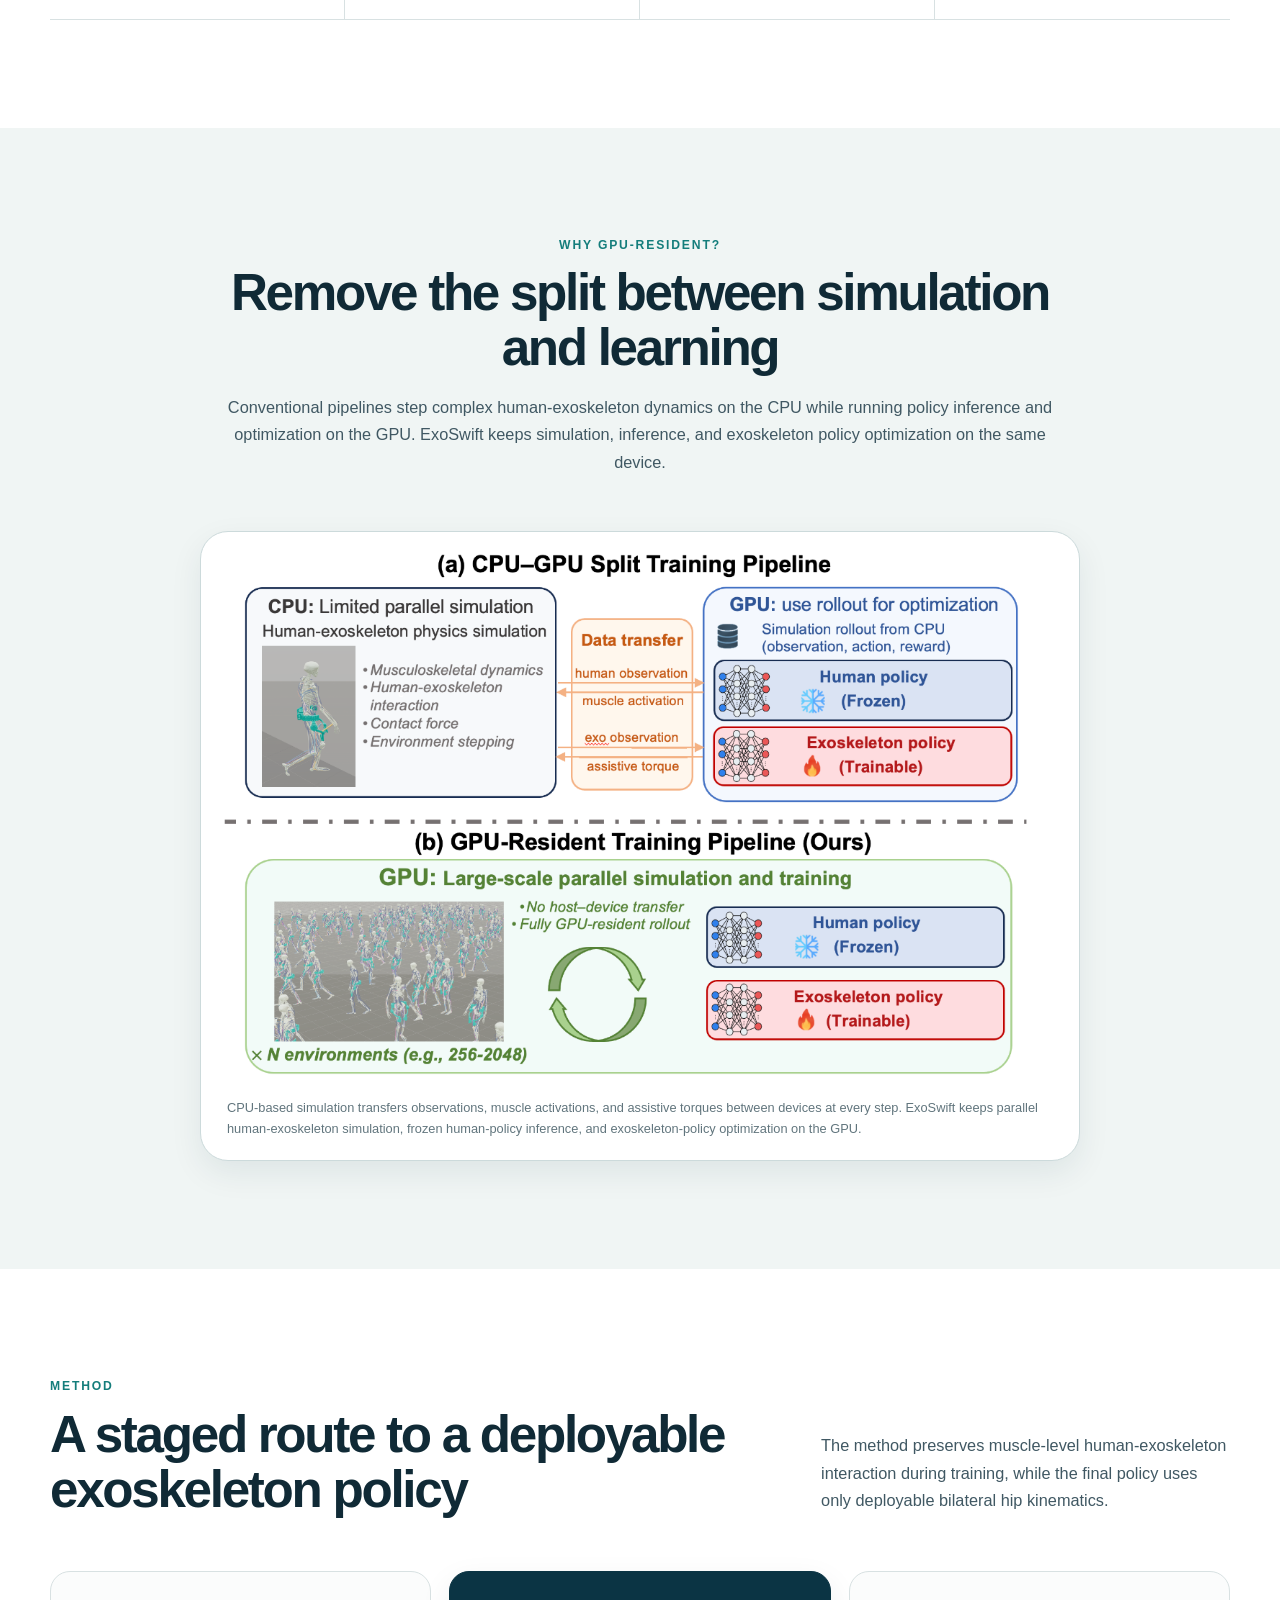
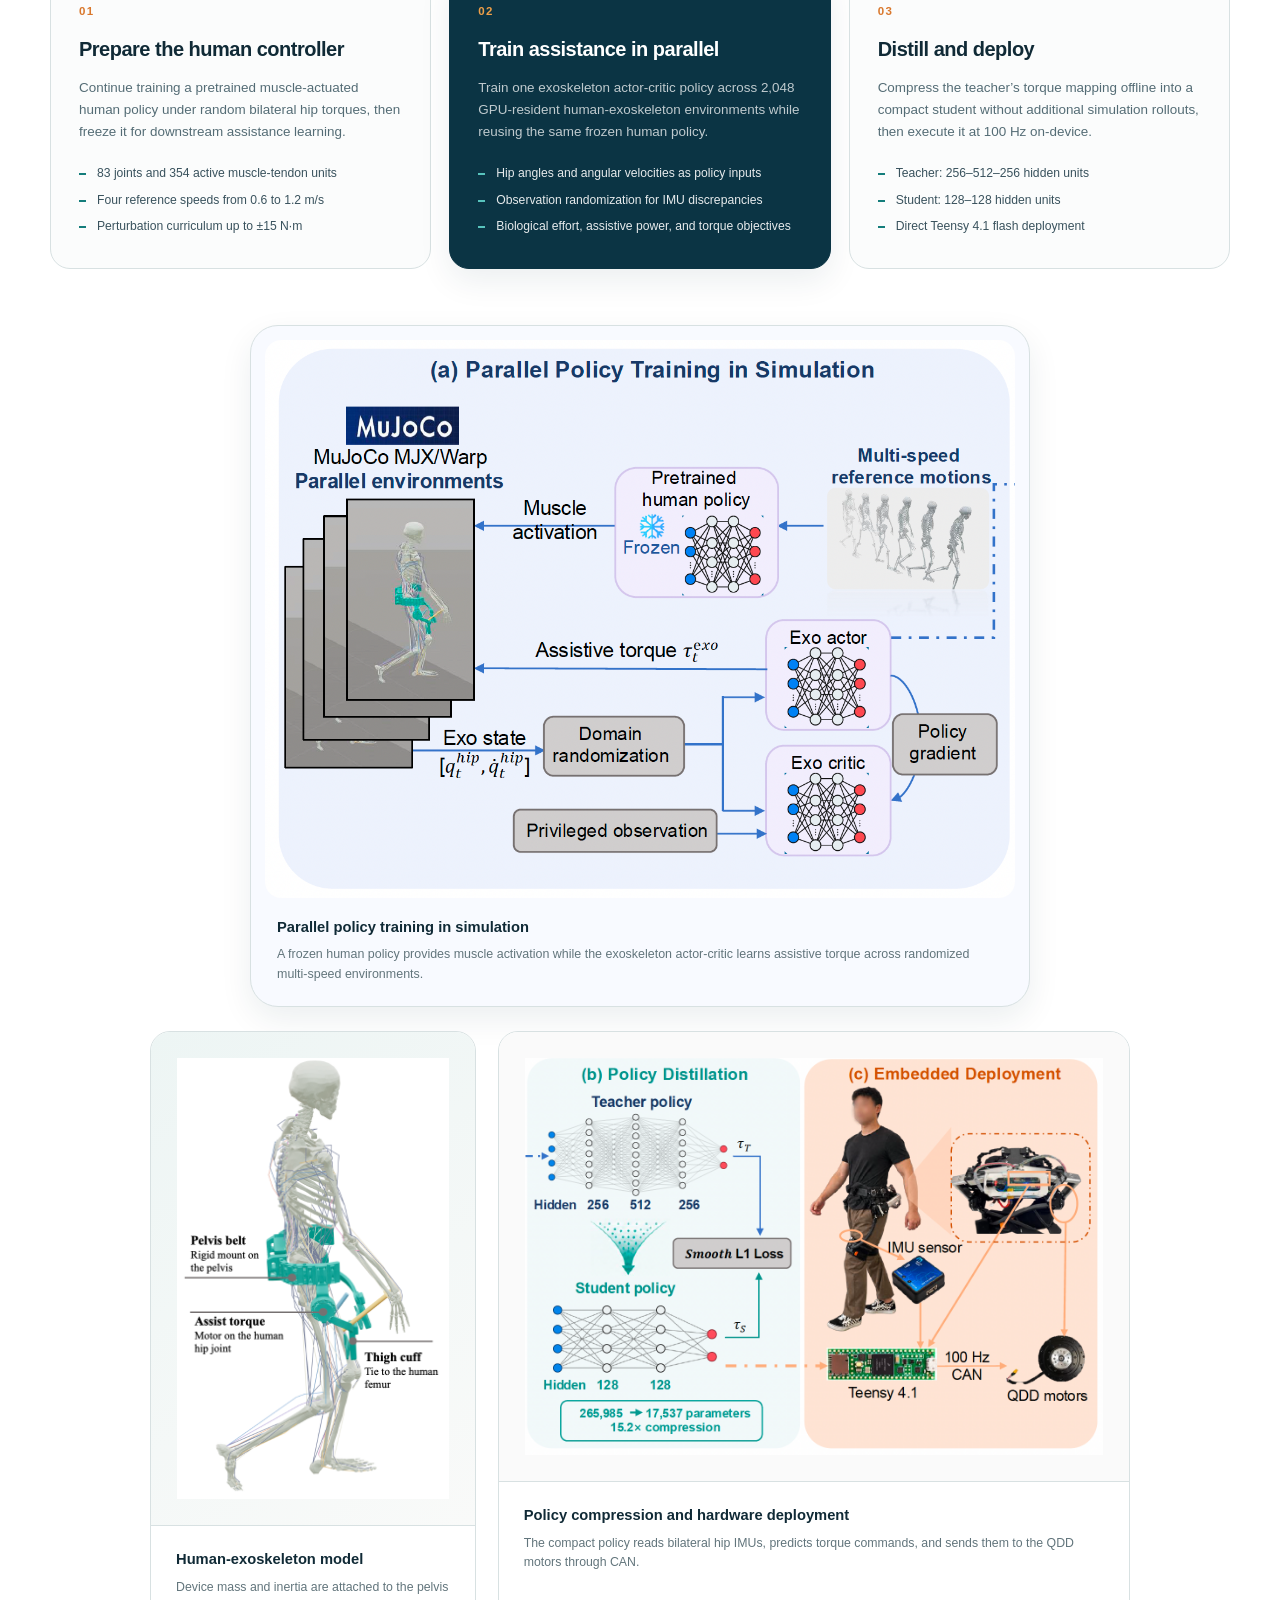
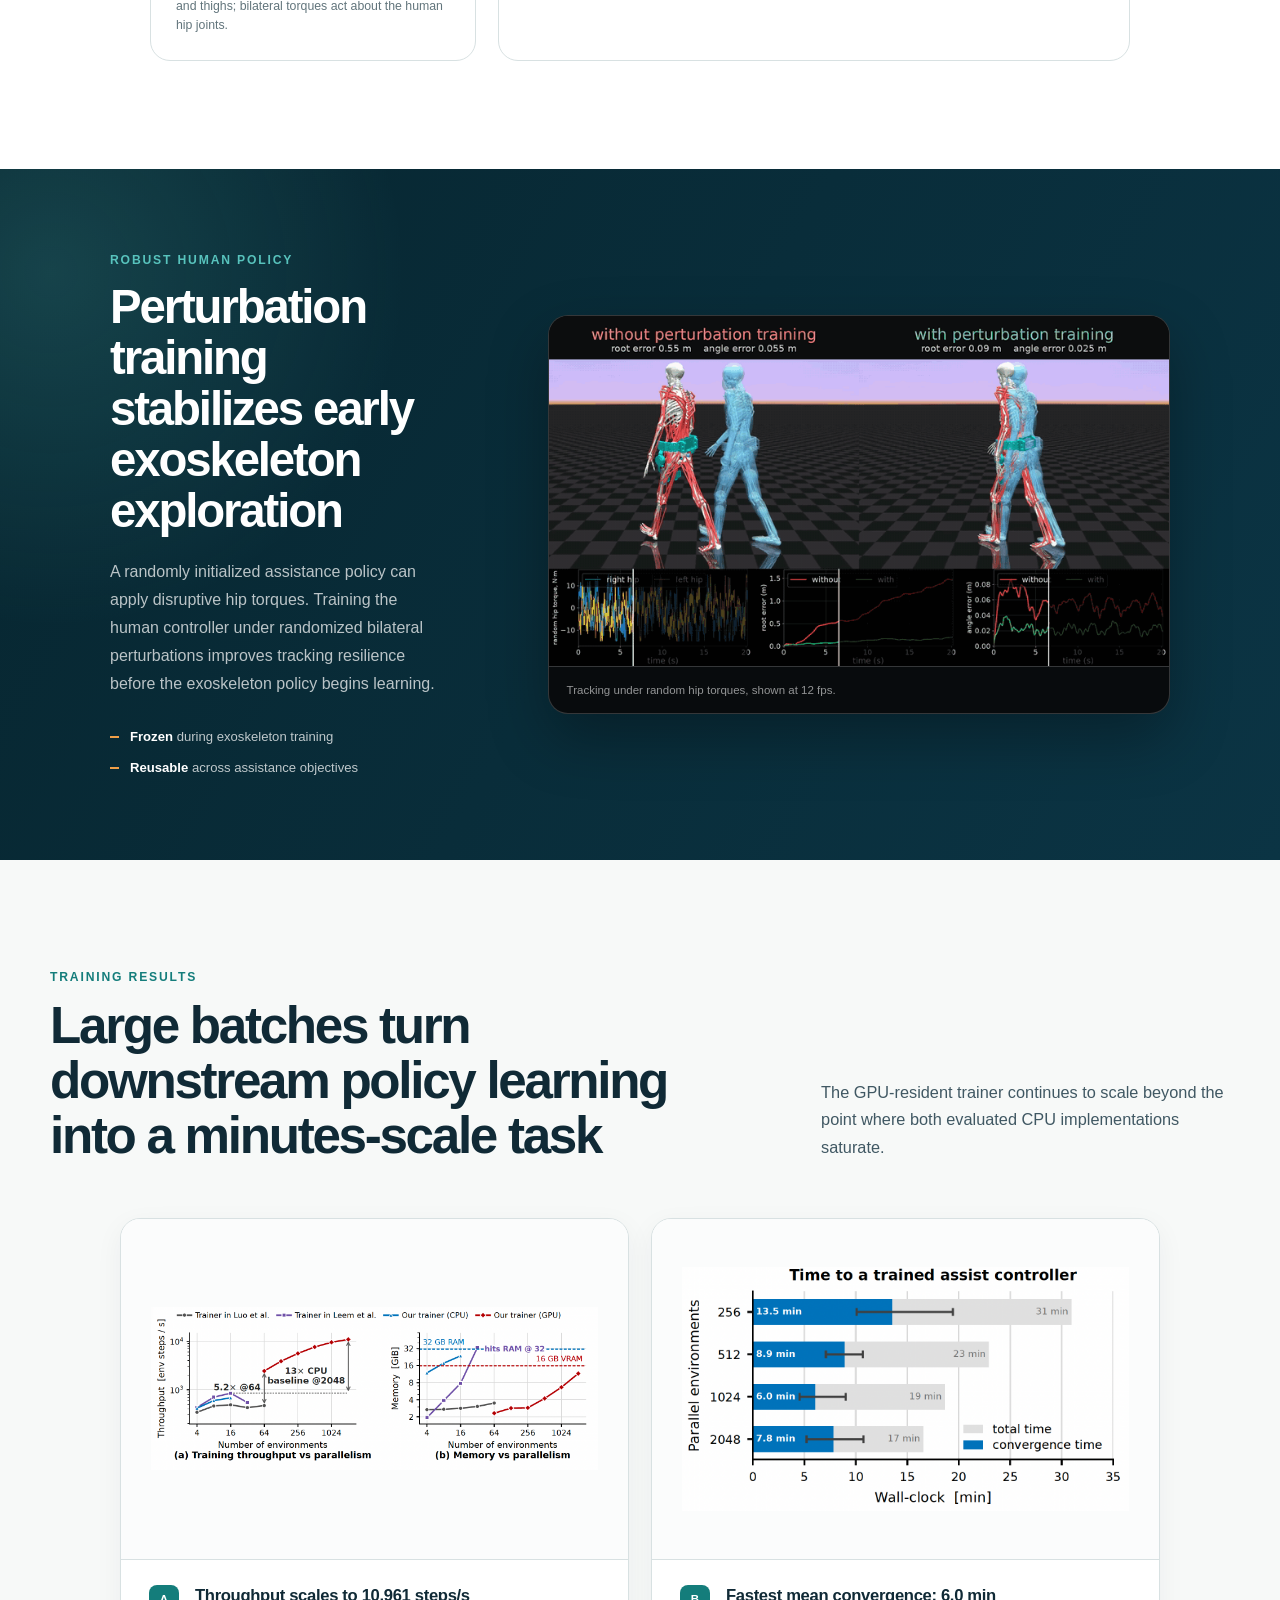
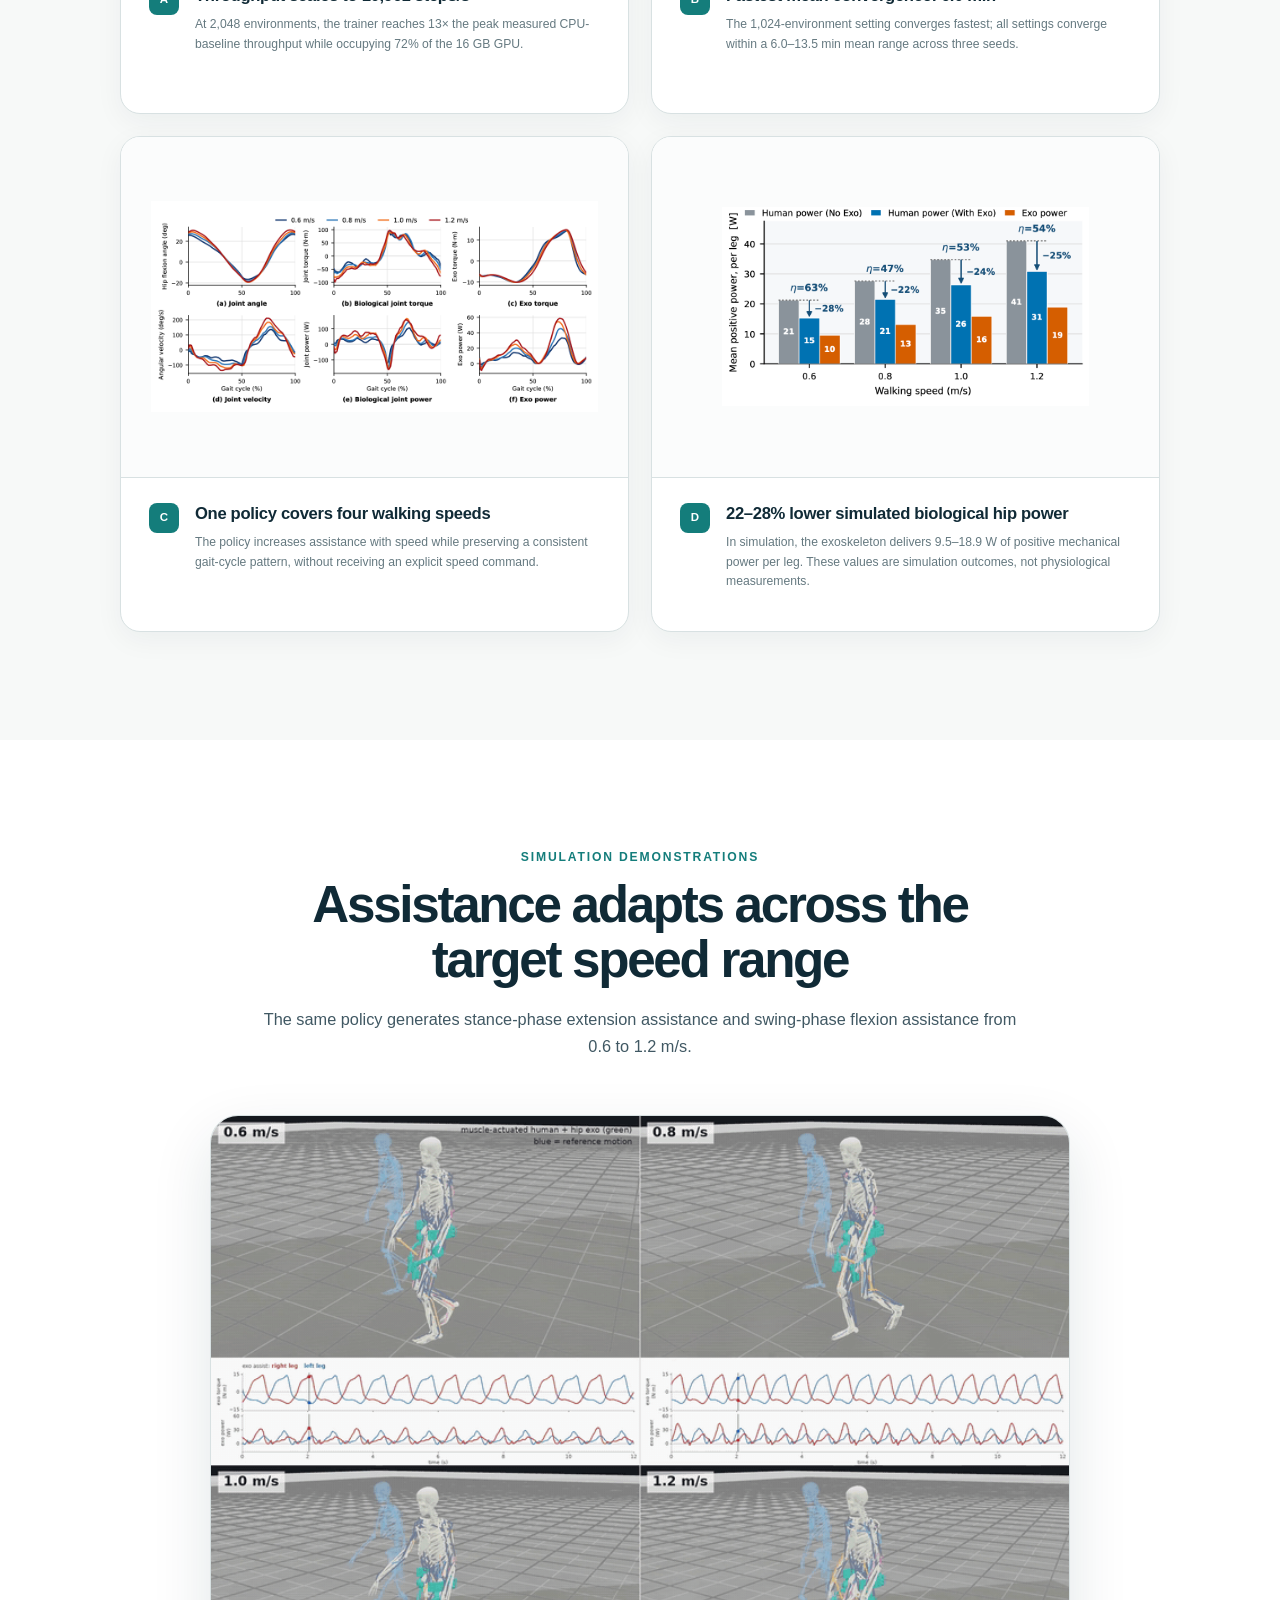
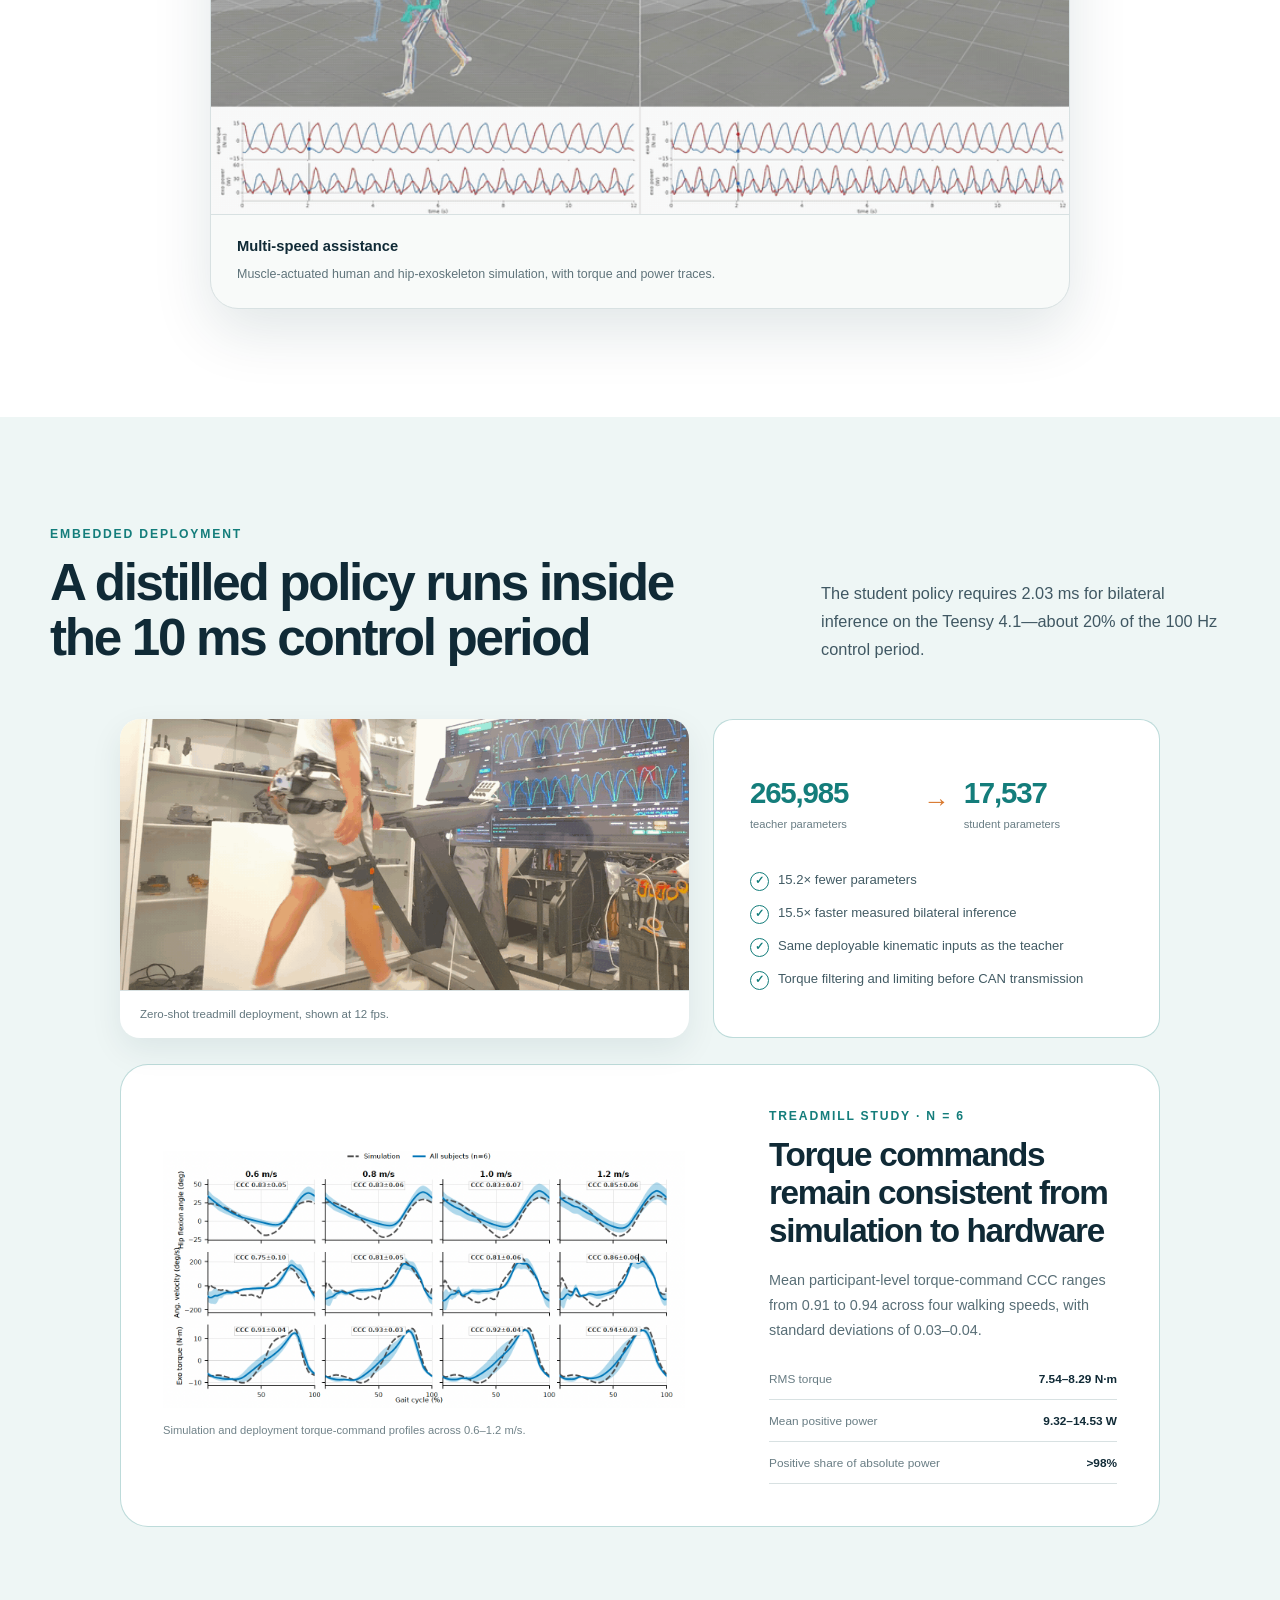
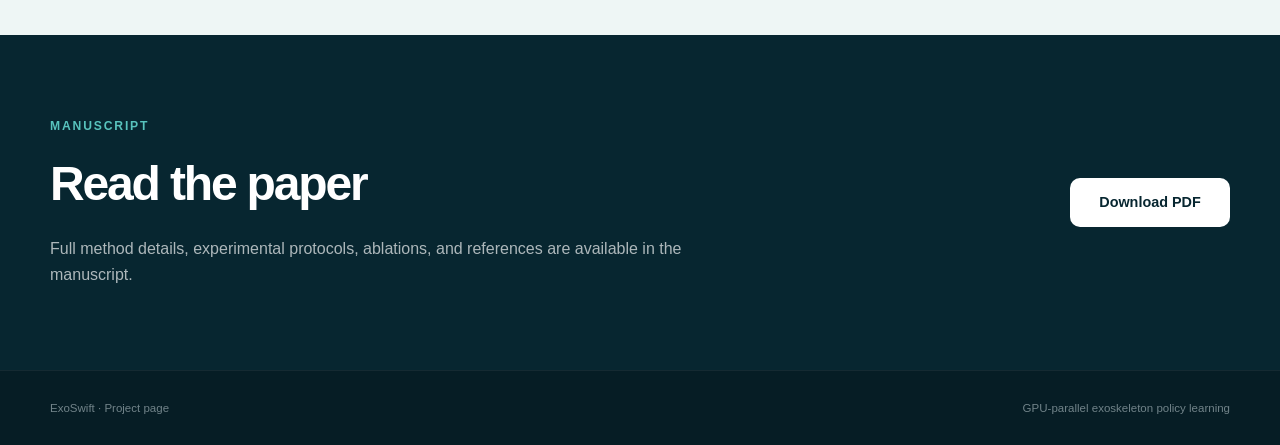
==== commit ead1a8da: "Enable search engine indexing" ====
--- a/index.html
+++ b/index.html
@@ -7,9 +7,10 @@
       name="description"
       content="Project page for ExoSwift, a GPU-parallel exoskeleton policy learning and embedded deployment pipeline."
     />
-    <meta name="robots" content="noindex, nofollow" />
+    <meta name="robots" content="index, follow, max-image-preview:large" />
     <meta name="theme-color" content="#0b3444" />
-    <title>ExoSwift | Project Page</title>
+    <link rel="canonical" href="https://allinexo.github.io/Exoswift-Web/" />
+    <title>ExoSwift: GPU-Parallel Exoskeleton Policy Learning</title>
     <link rel="icon" href="favicon.svg" type="image/svg+xml" />
     <link rel="stylesheet" href="styles.css" />
   </head>
